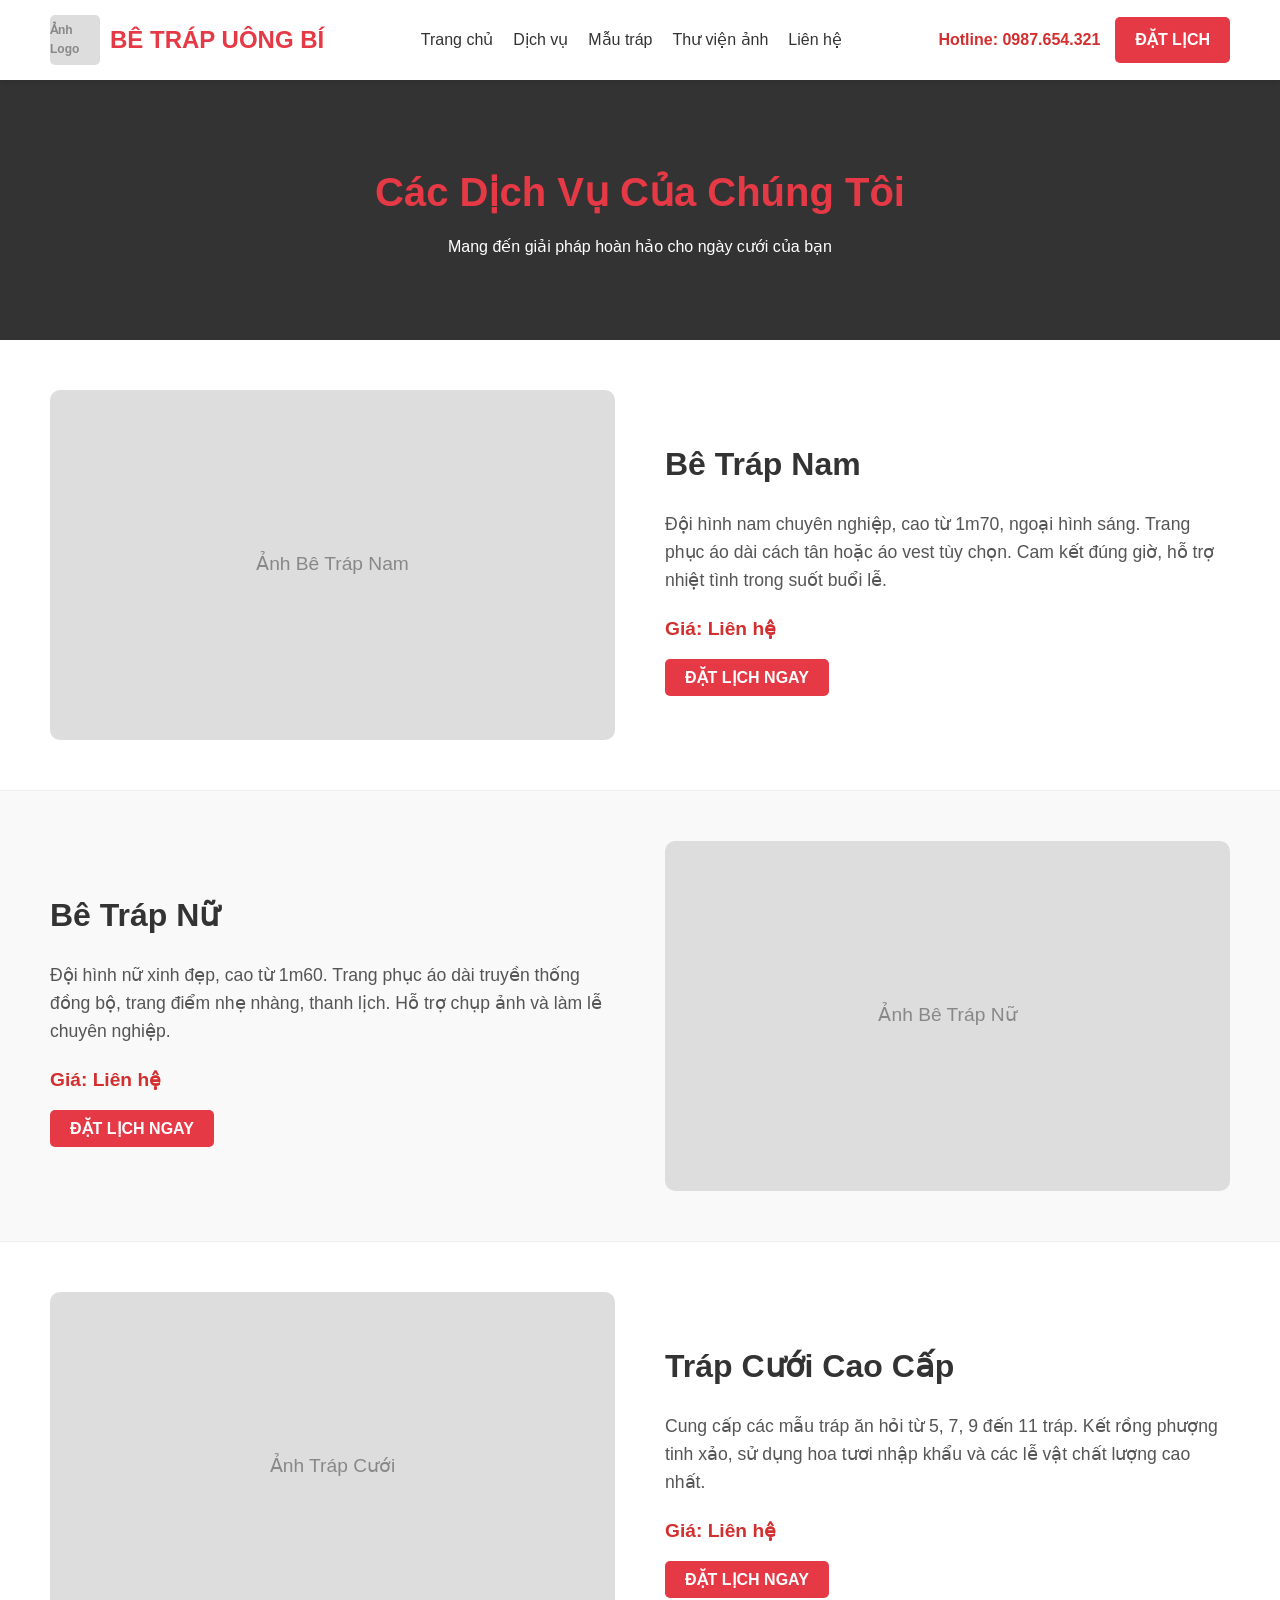
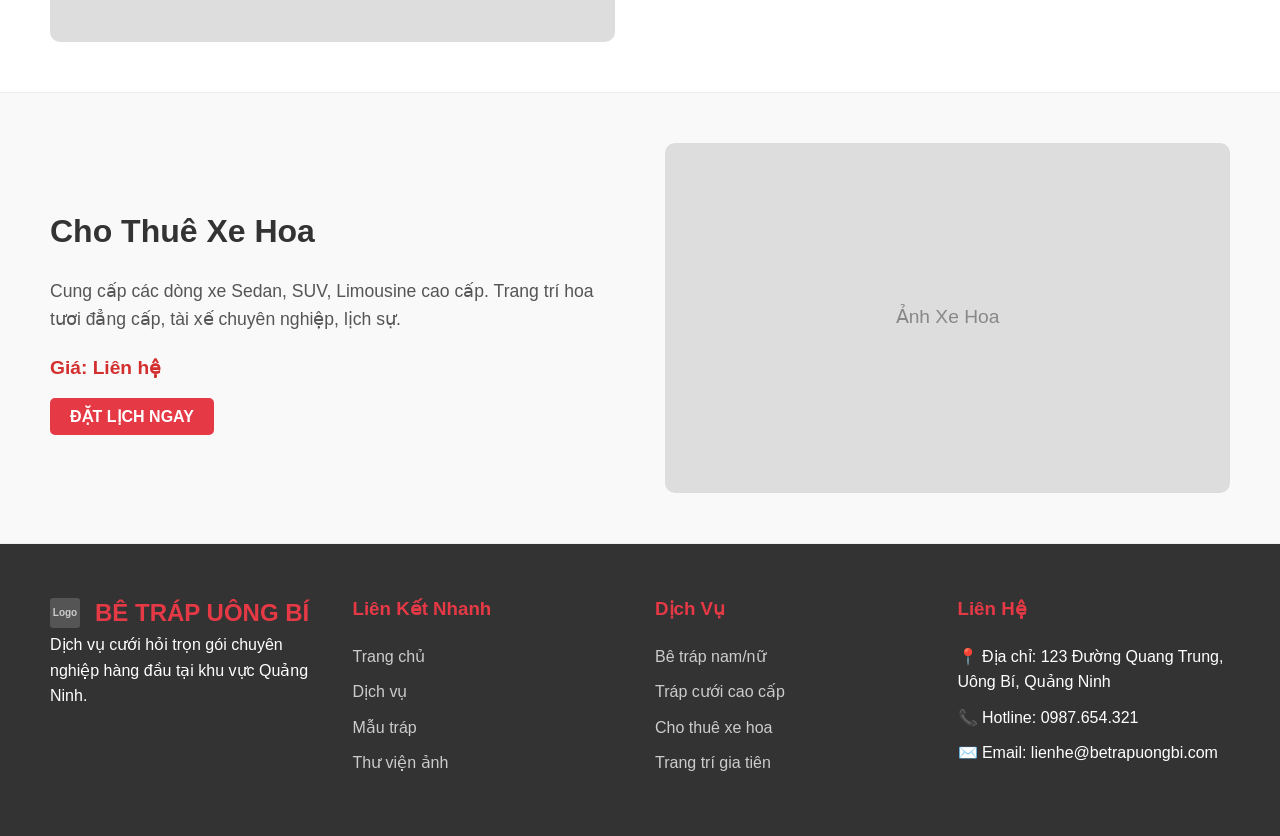
==== dich-vu.html @ d110b5eb "Commit 2: khung dự án cơ bản" ====
<!DOCTYPE html>
<html lang="vi">
<head>
    <meta charset="UTF-8">
    <meta name="viewport" content="width=device-width, initial-scale=1.0">
    <title>Bê Tráp Uông Bí - Dịch Vụ</title>
    <!-- Nhúng file CSS dùng chung -->
    <link rel="stylesheet" href="css/dinh-dang-dung-chung.css">
    <!-- Nhúng file CSS riêng của trang dịch vụ -->
    <link rel="stylesheet" href="css/trang-dich-vu.css">
</head>
<body>

    <!-- Khối đầu trang (Header) cố định -->
    <header class="dau-trang" id="dau-trang-chinh">
        <!-- Khối chứa logo thương hiệu -->
        <a href="index.html" class="logo-thuong-hieu">
            <div class="khung-anh-logo">Ảnh Logo</div>
            BÊ TRÁP UÔNG BÍ
        </a>

        <!-- Khối menu điều hướng chính của website -->
        <nav>
            <ul class="thanh-menu-dieu-huong">
                <li><a href="index.html">Trang chủ</a></li>
                <li><a href="dich-vu.html">Dịch vụ</a></li>
                <li><a href="mau-trap.html">Mẫu tráp</a></li>
                <li><a href="thu-vien-anh.html">Thư viện ảnh</a></li>
                <li><a href="lien-he.html">Liên hệ</a></li>
            </ul>
        </nav>

        <!-- Khối chứa hotline và nút đặt lịch -->
        <div class="nhom-nut-dau-trang">
            <span class="hotline">Hotline: 0987.654.321</span>
            <a href="lien-he.html" class="nut-dat-lich">ĐẶT LỊCH</a>
        </div>
    </header>

    <!-- Khối banner tiêu đề trang dịch vụ -->
    <section class="banner-trang-con">
        <h1>Các Dịch Vụ Của Chúng Tôi</h1>
        <p>Mang đến giải pháp hoàn hảo cho ngày cưới của bạn</p>
    </section>

    <!-- Khối chi tiết dịch vụ Bê Tráp Nam -->
    <section class="chi-tiet-dich-vu">
        <!-- Khung giữ chỗ ảnh dịch vụ -->
        <div class="anh-dich-vu-trang-dich-vu-1">Ảnh Bê Tráp Nam</div>
        <!-- Khối nội dung dịch vụ -->
        <div class="noi-dung-dich-vu">
            <h2>Bê Tráp Nam</h2>
            <p>Đội hình nam chuyên nghiệp, cao từ 1m70, ngoại hình sáng. Trang phục áo dài cách tân hoặc áo vest tùy chọn. Cam kết đúng giờ, hỗ trợ nhiệt tình trong suốt buổi lễ.</p>
            <p class="gia-dich-vu">Giá: Liên hệ</p>
            <a href="lien-he.html" class="nut-dat-lich">ĐẶT LỊCH NGAY</a>
        </div>
    </section>

    <!-- Khối chi tiết dịch vụ Bê Tráp Nữ -->
    <section class="chi-tiet-dich-vu doi-chieu">
        <div class="noi-dung-dich-vu">
            <h2>Bê Tráp Nữ</h2>
            <p>Đội hình nữ xinh đẹp, cao từ 1m60. Trang phục áo dài truyền thống đồng bộ, trang điểm nhẹ nhàng, thanh lịch. Hỗ trợ chụp ảnh và làm lễ chuyên nghiệp.</p>
            <p class="gia-dich-vu">Giá: Liên hệ</p>
            <a href="lien-he.html" class="nut-dat-lich">ĐẶT LỊCH NGAY</a>
        </div>
        <div class="anh-dich-vu-trang-dich-vu-2">Ảnh Bê Tráp Nữ</div>
    </section>

    <!-- Khối chi tiết dịch vụ Tráp Cưới -->
    <section class="chi-tiet-dich-vu">
        <div class="anh-dich-vu-trang-dich-vu-3">Ảnh Tráp Cưới</div>
        <div class="noi-dung-dich-vu">
            <h2>Tráp Cưới Cao Cấp</h2>
            <p>Cung cấp các mẫu tráp ăn hỏi từ 5, 7, 9 đến 11 tráp. Kết rồng phượng tinh xảo, sử dụng hoa tươi nhập khẩu và các lễ vật chất lượng cao nhất.</p>
            <p class="gia-dich-vu">Giá: Liên hệ</p>
            <a href="lien-he.html" class="nut-dat-lich">ĐẶT LỊCH NGAY</a>
        </div>
    </section>

    <!-- Khối chi tiết dịch vụ Xe Hoa -->
    <section class="chi-tiet-dich-vu doi-chieu">
        <div class="noi-dung-dich-vu">
            <h2>Cho Thuê Xe Hoa</h2>
            <p>Cung cấp các dòng xe Sedan, SUV, Limousine cao cấp. Trang trí hoa tươi đẳng cấp, tài xế chuyên nghiệp, lịch sự.</p>
            <p class="gia-dich-vu">Giá: Liên hệ</p>
            <a href="lien-he.html" class="nut-dat-lich">ĐẶT LỊCH NGAY</a>
        </div>
        <div class="anh-dich-vu-trang-dich-vu-4">Ảnh Xe Hoa</div>
    </section>

    <!-- Khối chân trang (Footer) -->
    <footer class="chan-trang">
        <!-- Cột 1: Thông tin thương hiệu -->
        <div class="cot-chan-trang">
            <a href="index.html" class="logo-thuong-hieu">
                <div class="khung-anh-logo-nho">Logo</div> BÊ TRÁP UÔNG BÍ
            </a>
            <p>Dịch vụ cưới hỏi trọn gói chuyên nghiệp hàng đầu tại khu vực Quảng Ninh.</p>
        </div>
        <!-- Cột 2: Menu liên kết nhanh -->
        <div class="cot-chan-trang">
            <h3>Liên Kết Nhanh</h3>
            <ul>
                <li><a href="index.html">Trang chủ</a></li>
                <li><a href="dich-vu.html">Dịch vụ</a></li>
                <li><a href="mau-trap.html">Mẫu tráp</a></li>
                <li><a href="thu-vien-anh.html">Thư viện ảnh</a></li>
            </ul>
        </div>
        <!-- Cột 3: Danh sách dịch vụ -->
        <div class="cot-chan-trang">
            <h3>Dịch Vụ</h3>
            <ul>
                <li><a href="dich-vu.html">Bê tráp nam/nữ</a></li>
                <li><a href="dich-vu.html">Tráp cưới cao cấp</a></li>
                <li><a href="dich-vu.html">Cho thuê xe hoa</a></li>
                <li><a href="dich-vu.html">Trang trí gia tiên</a></li>
            </ul>
        </div>
        <!-- Cột 4: Thông tin liên hệ -->
        <div class="cot-chan-trang">
            <h3>Liên Hệ</h3>
            <ul>
                <li>📍 Địa chỉ: 123 Đường Quang Trung, Uông Bí, Quảng Ninh</li>
                <li>📞 Hotline: 0987.654.321</li>
                <li>✉️ Email: lienhe@betrapuongbi.com</li>
            </ul>
        </div>
    </footer>

    <!-- Nhúng file JavaScript xử lý chung -->
    <script src="js/xu-ly-chung.js"></script>
</body>
</html>
---- css/dinh-dang-dung-chung.css ----
/* Thiết lập cơ bản cho toàn bộ trang web */
* {
    margin: 0;
    padding: 0;
    box-sizing: border-box;
    font-family: 'Inter', sans-serif;
}

/* Định dạng cho phần thân trang web */
body {
    background-color: #f9f9f9;
    color: #333;
    line-height: 1.6;
}

/* Định dạng phần đầu trang (Header) cố định */
.dau-trang {
    position: sticky;
    top: 0;
    background-color: #fff;
    box-shadow: 0 2px 5px rgba(0,0,0,0.1);
    z-index: 1000;
    display: flex;
    justify-content: space-between;
    align-items: center;
    padding: 15px 50px;
    transition: background-color 0.3s ease;
}

/* Định dạng logo thương hiệu */
.logo-thuong-hieu {
    display: flex;
    align-items: center;
    gap: 10px;
    font-weight: bold;
    font-size: 24px;
    color: #E63946;
    text-decoration: none;
}

/* Định dạng khung giữ chỗ cho ảnh logo */
.khung-anh-logo {
    width: 50px;
    height: 50px;
    background-color: #ddd;
    border-radius: 5px;
    display: flex;
    justify-content: center;
    align-items: center;
    color: #888;
    font-size: 12px;
}

.khung-anh-logo-nho {
    width: 30px;
    height: 30px;
    background-color: #555;
    border-radius: 3px;
    display: inline-flex;
    justify-content: center;
    align-items: center;
    color: #ccc;
    font-size: 10px;
    margin-right: 5px;
}

/* Định dạng thanh menu điều hướng */
.thanh-menu-dieu-huong {
    display: flex;
    list-style: none;
    gap: 20px;
}

/* Định dạng các thẻ li trong menu */
.thanh-menu-dieu-huong li {
    position: relative;
}

/* Định dạng các đường link trong menu */
.thanh-menu-dieu-huong a {
    text-decoration: none;
    color: #333;
    font-weight: 500;
    transition: color 0.3s ease;
}

/* Hiệu ứng di chuột vào đường link trong menu */
.thanh-menu-dieu-huong a:hover {
    color: #E63946;
}

/* Định dạng nhóm nút bên phải header */
.nhom-nut-dau-trang {
    display: flex;
    align-items: center;
    gap: 15px;
}

/* Định dạng số điện thoại hotline */
.hotline {
    font-weight: bold;
    color: #d32f2f;
}

/* Định dạng nút đặt lịch chung */
.nut-dat-lich {
    padding: 10px 20px;
    background-color: #E63946;
    color: #fff;
    border: none;
    border-radius: 5px;
    cursor: pointer;
    font-weight: bold;
    text-decoration: none;
    transition: background-color 0.3s ease;
}

/* Hiệu ứng di chuột vào nút đặt lịch */
.nut-dat-lich:hover {
    background-color: #D90429;
}

/* Định dạng phần chân trang (Footer) */
.chan-trang {
    background-color: #333;
    color: #fff;
    padding: 50px;
    display: grid;
    grid-template-columns: repeat(4, 1fr);
    gap: 30px;
}

/* Định dạng các cột trong chân trang */
.cot-chan-trang h3 {
    margin-bottom: 20px;
    color: #E63946;
}

/* Định dạng danh sách link trong chân trang */
.cot-chan-trang ul {
    list-style: none;
}

/* Định dạng các thẻ li trong footer */
.cot-chan-trang ul li {
    margin-bottom: 10px;
}

/* Định dạng các link trong footer */
.cot-chan-trang ul li a {
    color: #ccc;
    text-decoration: none;
    transition: color 0.3s ease;
}

/* Hiệu ứng di chuột vào link footer */
.cot-chan-trang ul li a:hover {
    color: #fff;
}
---- css/trang-dich-vu.css ----
/* Định dạng banner tiêu đề cho các trang con (Dịch vụ, Mẫu tráp, Liên hệ...) */
.banner-trang-con {
    background-color: #333;
    color: #fff;
    text-align: center;
    padding: 80px 20px;
}

/* Định dạng tiêu đề chính của banner trang con */
.banner-trang-con h1 {
    font-size: 2.5em;
    margin-bottom: 10px;
    color: #E63946;
}

/* Định dạng phần hiển thị từng dịch vụ chi tiết */
.chi-tiet-dich-vu {
    display: flex;
    align-items: center;
    padding: 50px;
    gap: 50px;
    background-color: #fff;
    border-bottom: 1px solid #eee;
}

/* Định dạng cho những dịch vụ muốn hình ảnh nằm bên phải (đảo ngược vị trí) */
.chi-tiet-dich-vu.doi-chieu {
    background-color: #f9f9f9;
}

/* Khung giữ chỗ cho ảnh dịch vụ trong trang chi tiết */
.anh-dich-vu-trang-dich-vu-1, .anh-dich-vu-trang-dich-vu-2,
.anh-dich-vu-trang-dich-vu-3, .anh-dich-vu-trang-dich-vu-4 {
    flex: 1;
    height: 350px;
    background-color: #ddd;
    border-radius: 10px;
    display: flex;
    justify-content: center;
    align-items: center;
    color: #888;
    font-size: 1.2em;
}

/* Định dạng khối nội dung mô tả dịch vụ */
.noi-dung-dich-vu {
    flex: 1;
}

/* Định dạng tiêu đề tên dịch vụ */
.noi-dung-dich-vu h2 {
    font-size: 2em;
    color: #333;
    margin-bottom: 20px;
}

/* Định dạng đoạn văn mô tả dịch vụ */
.noi-dung-dich-vu p {
    font-size: 1.1em;
    margin-bottom: 20px;
    color: #555;
}

/* Định dạng dòng hiển thị giá dịch vụ */
.gia-dich-vu {
    font-weight: bold;
    color: #d32f2f !important;
    font-size: 1.2em !important;
}
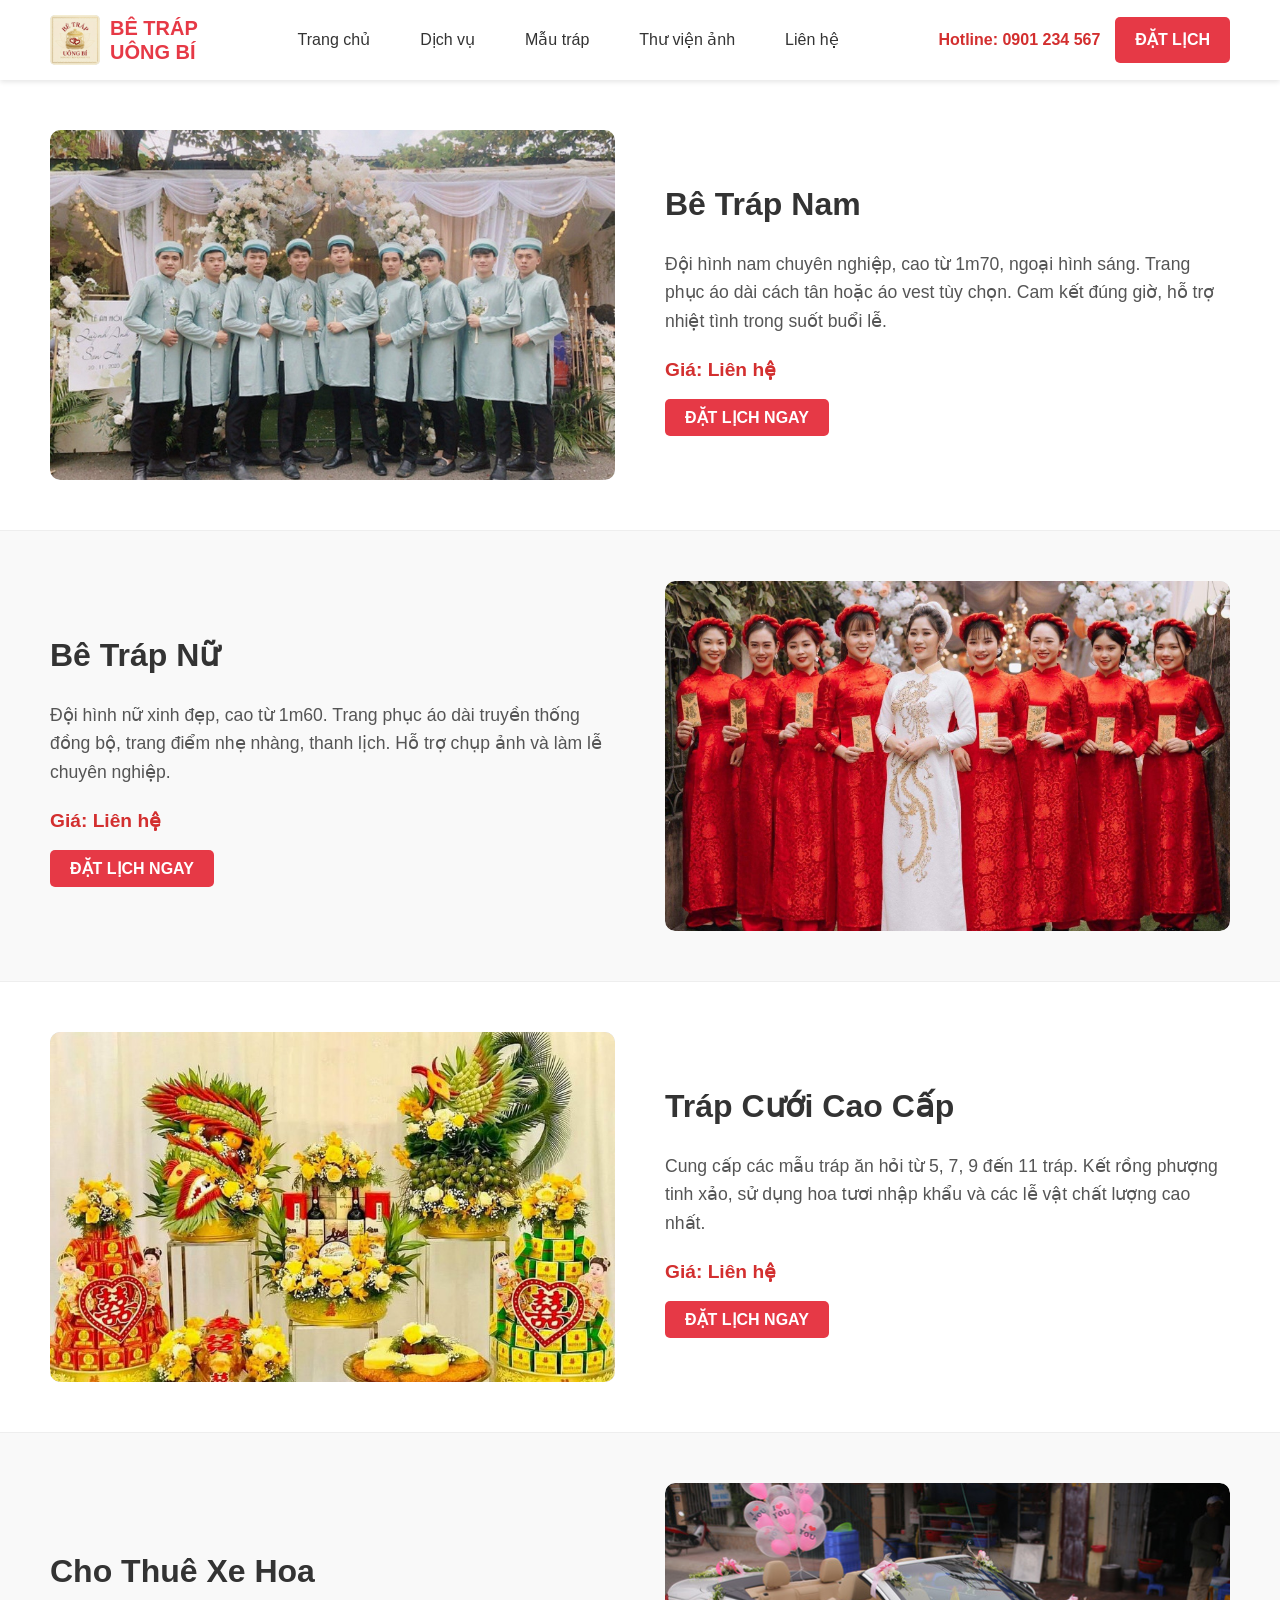
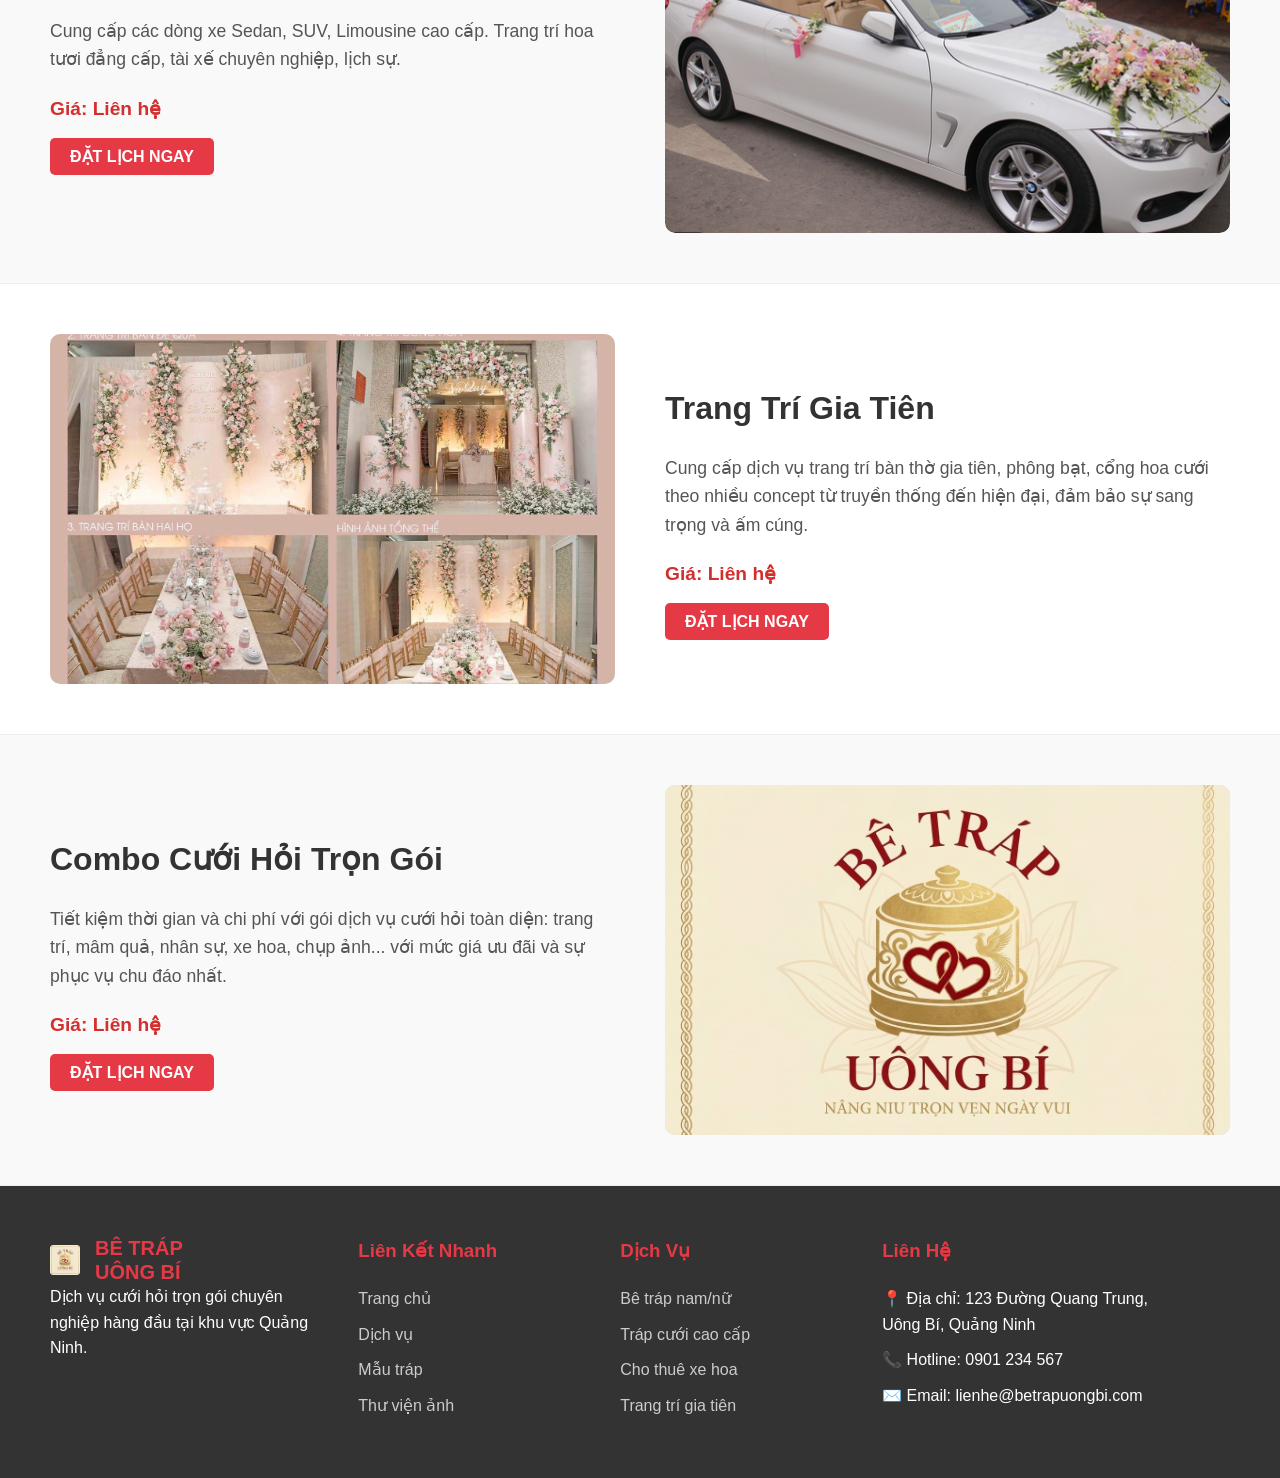
==== commit 10e07404: "Commit 4: hoàn thiện cơ bản, version 1" ====
--- a/dich-vu.html
+++ b/dich-vu.html
@@ -15,8 +15,10 @@
     <header class="dau-trang" id="dau-trang-chinh">
         <!-- Khối chứa logo thương hiệu -->
         <a href="index.html" class="logo-thuong-hieu">
-            <div class="khung-anh-logo">Ảnh Logo</div>
-            BÊ TRÁP UÔNG BÍ
+            <div class="khung-anh-logo">
+                <img src="Anh/logo-web.png" alt="Logo">
+            </div>
+            <span>BÊ TRÁP<br>UÔNG BÍ</span>
         </a>
 
         <!-- Khối menu điều hướng chính của website -->
@@ -32,21 +34,16 @@
 
         <!-- Khối chứa hotline và nút đặt lịch -->
         <div class="nhom-nut-dau-trang">
-            <span class="hotline">Hotline: 0987.654.321</span>
+            <span class="hotline">Hotline: 0901 234 567</span>
             <a href="lien-he.html" class="nut-dat-lich">ĐẶT LỊCH</a>
         </div>
     </header>
-
-    <!-- Khối banner tiêu đề trang dịch vụ -->
-    <section class="banner-trang-con">
-        <h1>Các Dịch Vụ Của Chúng Tôi</h1>
-        <p>Mang đến giải pháp hoàn hảo cho ngày cưới của bạn</p>
-    </section>
-
     <!-- Khối chi tiết dịch vụ Bê Tráp Nam -->
     <section class="chi-tiet-dich-vu">
         <!-- Khung giữ chỗ ảnh dịch vụ -->
-        <div class="anh-dich-vu-trang-dich-vu-1">Ảnh Bê Tráp Nam</div>
+        <div class="anh-dich-vu-trang-dich-vu-1">
+            <img src="Anh/be-trap-nam.jpg" alt="Bê Tráp Nam">
+        </div>
         <!-- Khối nội dung dịch vụ -->
         <div class="noi-dung-dich-vu">
             <h2>Bê Tráp Nam</h2>
@@ -64,12 +61,16 @@
             <p class="gia-dich-vu">Giá: Liên hệ</p>
             <a href="lien-he.html" class="nut-dat-lich">ĐẶT LỊCH NGAY</a>
         </div>
-        <div class="anh-dich-vu-trang-dich-vu-2">Ảnh Bê Tráp Nữ</div>
+        <div class="anh-dich-vu-trang-dich-vu-2">
+            <img src="Anh/be-trap-nu.jpg" alt="Bê Tráp Nữ">
+        </div>
     </section>
 
     <!-- Khối chi tiết dịch vụ Tráp Cưới -->
     <section class="chi-tiet-dich-vu">
-        <div class="anh-dich-vu-trang-dich-vu-3">Ảnh Tráp Cưới</div>
+        <div class="anh-dich-vu-trang-dich-vu-3">
+            <img src="Anh/trap-cuoi-luxury.jpg" alt="Tráp Cưới">
+        </div>
         <div class="noi-dung-dich-vu">
             <h2>Tráp Cưới Cao Cấp</h2>
             <p>Cung cấp các mẫu tráp ăn hỏi từ 5, 7, 9 đến 11 tráp. Kết rồng phượng tinh xảo, sử dụng hoa tươi nhập khẩu và các lễ vật chất lượng cao nhất.</p>
@@ -86,7 +87,35 @@
             <p class="gia-dich-vu">Giá: Liên hệ</p>
             <a href="lien-he.html" class="nut-dat-lich">ĐẶT LỊCH NGAY</a>
         </div>
-        <div class="anh-dich-vu-trang-dich-vu-4">Ảnh Xe Hoa</div>
+        <div class="anh-dich-vu-trang-dich-vu-4">
+            <img src="Anh/anh-xe-hoa.png" alt="Xe Hoa">
+        </div>
+    </section>
+
+    <!-- Khối chi tiết dịch vụ Trang Trí Gia Tiên -->
+    <section class="chi-tiet-dich-vu">
+        <div class="anh-dich-vu-trang-dich-vu-5">
+            <img src="Anh/trang-tri-gia-tien.jpg" alt="Trang Trí Gia Tiên">
+        </div>
+        <div class="noi-dung-dich-vu">
+            <h2>Trang Trí Gia Tiên</h2>
+            <p>Cung cấp dịch vụ trang trí bàn thờ gia tiên, phông bạt, cổng hoa cưới theo nhiều concept từ truyền thống đến hiện đại, đảm bảo sự sang trọng và ấm cúng.</p>
+            <p class="gia-dich-vu">Giá: Liên hệ</p>
+            <a href="lien-he.html" class="nut-dat-lich">ĐẶT LỊCH NGAY</a>
+        </div>
+    </section>
+
+    <!-- Khối chi tiết dịch vụ Combo Trọn Gói -->
+    <section class="chi-tiet-dich-vu doi-chieu">
+        <div class="noi-dung-dich-vu">
+            <h2>Combo Cưới Hỏi Trọn Gói</h2>
+            <p>Tiết kiệm thời gian và chi phí với gói dịch vụ cưới hỏi toàn diện: trang trí, mâm quả, nhân sự, xe hoa, chụp ảnh... với mức giá ưu đãi và sự phục vụ chu đáo nhất.</p>
+            <p class="gia-dich-vu">Giá: Liên hệ</p>
+            <a href="lien-he.html" class="nut-dat-lich">ĐẶT LỊCH NGAY</a>
+        </div>
+        <div class="anh-dich-vu-trang-dich-vu-6">
+            <img src="Anh/logo-4-3.png" alt="Combo Trọn Gói">
+        </div>
     </section>
 
     <!-- Khối chân trang (Footer) -->
@@ -94,7 +123,9 @@
         <!-- Cột 1: Thông tin thương hiệu -->
         <div class="cot-chan-trang">
             <a href="index.html" class="logo-thuong-hieu">
-                <div class="khung-anh-logo-nho">Logo</div> BÊ TRÁP UÔNG BÍ
+                <div class="khung-anh-logo-nho">
+                    <img src="Anh/logo-web.png" alt="Logo">
+                </div> <span>BÊ TRÁP<br>UÔNG BÍ</span>
             </a>
             <p>Dịch vụ cưới hỏi trọn gói chuyên nghiệp hàng đầu tại khu vực Quảng Ninh.</p>
         </div>
@@ -122,8 +153,8 @@
         <div class="cot-chan-trang">
             <h3>Liên Hệ</h3>
             <ul>
-                <li>📍 Địa chỉ: 123 Đường Quang Trung, Uông Bí, Quảng Ninh</li>
-                <li>📞 Hotline: 0987.654.321</li>
+                <li>📍 Địa chỉ: 123 Đường Quang Trung,</br>Uông Bí, Quảng Ninh</li>
+                <li>📞 Hotline: 0901 234 567</li>
                 <li>✉️ Email: lienhe@betrapuongbi.com</li>
             </ul>
         </div>
--- a/css/dinh-dang-dung-chung.css
+++ b/css/dinh-dang-dung-chung.css
@@ -12,6 +12,34 @@
     color: #333;
     line-height: 1.6;
 }
+
+/* --- CẤU HÌNH CHO TẤT CẢ HÌNH ẢNH SAU NÀY --- */
+img {
+    max-width: 100%;
+    height: auto;
+}
+
+/* Cấu hình để ảnh chèn vào khung luôn vừa vặn, không bị tràn hay vỡ bố cục */
+div[class*="khung-anh-"], div[class*="anh-"], div[class*="avatar-"] {
+    overflow: hidden;
+}
+
+div[class*="khung-anh-"] img, 
+div[class*="anh-"] img, 
+div[class*="avatar-"] img {
+    width: 100%;
+    height: 100%;
+    object-fit: cover; /* Cắt cúp ảnh cho vừa khung */
+    border-radius: inherit; /* Kế thừa viền bo tròn từ khung cha */
+}
+
+/* Riêng logo và icon số liệu thì không cắt xén mà thu nhỏ vừa đủ */
+.khung-anh-logo img,
+.khung-anh-logo-nho img,
+.khung-anh-so-lieu img {
+    object-fit: contain;
+}
+/* --------------------------------------------- */
 
 /* Định dạng phần đầu trang (Header) cố định */
 .dau-trang {
@@ -33,9 +61,14 @@
     align-items: center;
     gap: 10px;
     font-weight: bold;
-    font-size: 24px;
+    font-size: 20px; /* Chữ nhỏ lại một chút để vừa 2 dòng */
     color: #E63946;
     text-decoration: none;
+}
+
+.logo-thuong-hieu span {
+    display: inline-block;
+    line-height: 1.2;
 }
 
 /* Định dạng khung giữ chỗ cho ảnh logo */
@@ -78,15 +111,20 @@
 
 /* Định dạng các đường link trong menu */
 .thanh-menu-dieu-huong a {
+    display: inline-block;
+    white-space: nowrap;
     text-decoration: none;
     color: #333;
     font-weight: 500;
-    transition: color 0.3s ease;
+    padding: 8px 15px;
+    border-radius: 5px;
+    transition: all 0.3s ease;
 }
 
 /* Hiệu ứng di chuột vào đường link trong menu */
 .thanh-menu-dieu-huong a:hover {
-    color: #E63946;
+    color: #fff;
+    background-color: #E63946;
 }
 
 /* Định dạng nhóm nút bên phải header */
@@ -100,6 +138,7 @@
 .hotline {
     font-weight: bold;
     color: #d32f2f;
+    white-space: nowrap; /* Ngăn bẻ dòng */
 }
 
 /* Định dạng nút đặt lịch chung */
@@ -113,6 +152,7 @@
     font-weight: bold;
     text-decoration: none;
     transition: background-color 0.3s ease;
+    white-space: nowrap; /* Ngăn bẻ dòng */
 }
 
 /* Hiệu ứng di chuột vào nút đặt lịch */
@@ -126,7 +166,7 @@
     color: #fff;
     padding: 50px;
     display: grid;
-    grid-template-columns: repeat(4, 1fr);
+    grid-template-columns: 1.2fr 1fr 1fr 1.5fr; /* Nới rộng cột 4 chứa Liên hệ để không rớt dòng email */
     gap: 30px;
 }
 
@@ -157,3 +197,36 @@
 .cot-chan-trang ul li a:hover {
     color: #fff;
 }
+
+/* =========================================
+   Responsive Design (Đa màn hình)
+========================================= */
+
+/* Màn hình Tablet (dưới 1024px) */
+@media (max-width: 1024px) {
+    .chan-trang {
+        grid-template-columns: repeat(2, 1fr);
+        padding: 30px;
+    }
+}
+
+/* Màn hình Mobile (dưới 768px) */
+@media (max-width: 768px) {
+    .dau-trang {
+        flex-direction: column;
+        padding: 15px;
+        gap: 15px;
+    }
+    
+    .thanh-menu-dieu-huong {
+        flex-wrap: wrap;
+        justify-content: center;
+        gap: 10px;
+    }
+    
+    .chan-trang {
+        grid-template-columns: 1fr;
+        padding: 20px;
+        text-align: center;
+    }
+}
--- a/css/trang-dich-vu.css
+++ b/css/trang-dich-vu.css
@@ -1,18 +1,3 @@
-/* Định dạng banner tiêu đề cho các trang con (Dịch vụ, Mẫu tráp, Liên hệ...) */
-.banner-trang-con {
-    background-color: #333;
-    color: #fff;
-    text-align: center;
-    padding: 80px 20px;
-}
-
-/* Định dạng tiêu đề chính của banner trang con */
-.banner-trang-con h1 {
-    font-size: 2.5em;
-    margin-bottom: 10px;
-    color: #E63946;
-}
-
 /* Định dạng phần hiển thị từng dịch vụ chi tiết */
 .chi-tiet-dich-vu {
     display: flex;
@@ -29,8 +14,7 @@
 }
 
 /* Khung giữ chỗ cho ảnh dịch vụ trong trang chi tiết */
-.anh-dich-vu-trang-dich-vu-1, .anh-dich-vu-trang-dich-vu-2,
-.anh-dich-vu-trang-dich-vu-3, .anh-dich-vu-trang-dich-vu-4 {
+div[class^="anh-dich-vu-trang-dich-vu-"] {
     flex: 1;
     height: 350px;
     background-color: #ddd;
@@ -67,3 +51,19 @@
     color: #d32f2f !important;
     font-size: 1.2em !important;
 }
+
+/* =========================================
+   Responsive Design cho Trang Dịch Vụ
+========================================= */
+@media (max-width: 768px) {
+    .chi-tiet-dich-vu, .chi-tiet-dich-vu.doi-chieu {
+        flex-direction: column;
+        padding: 30px 20px;
+        text-align: center;
+    }
+    
+    div[class^="anh-dich-vu-trang-dich-vu-"] {
+        width: 100%;
+        height: 250px;
+    }
+}
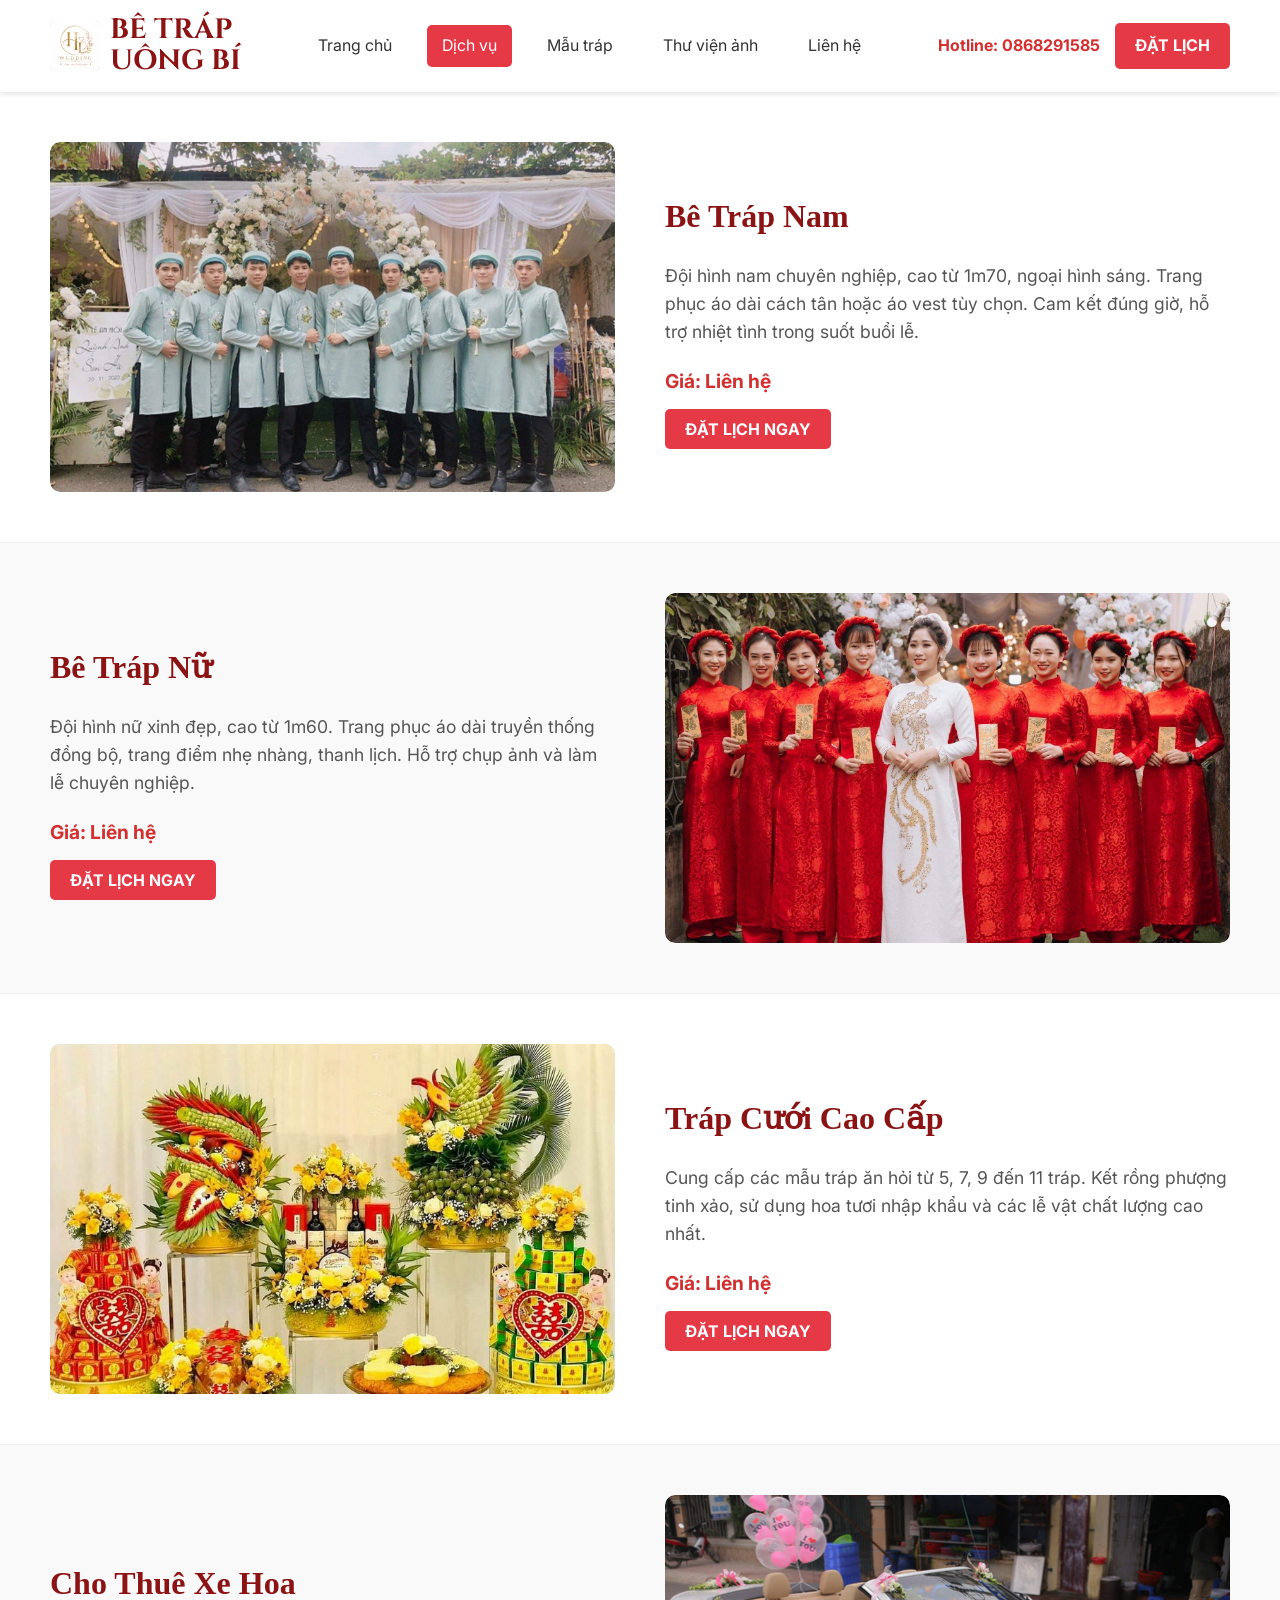
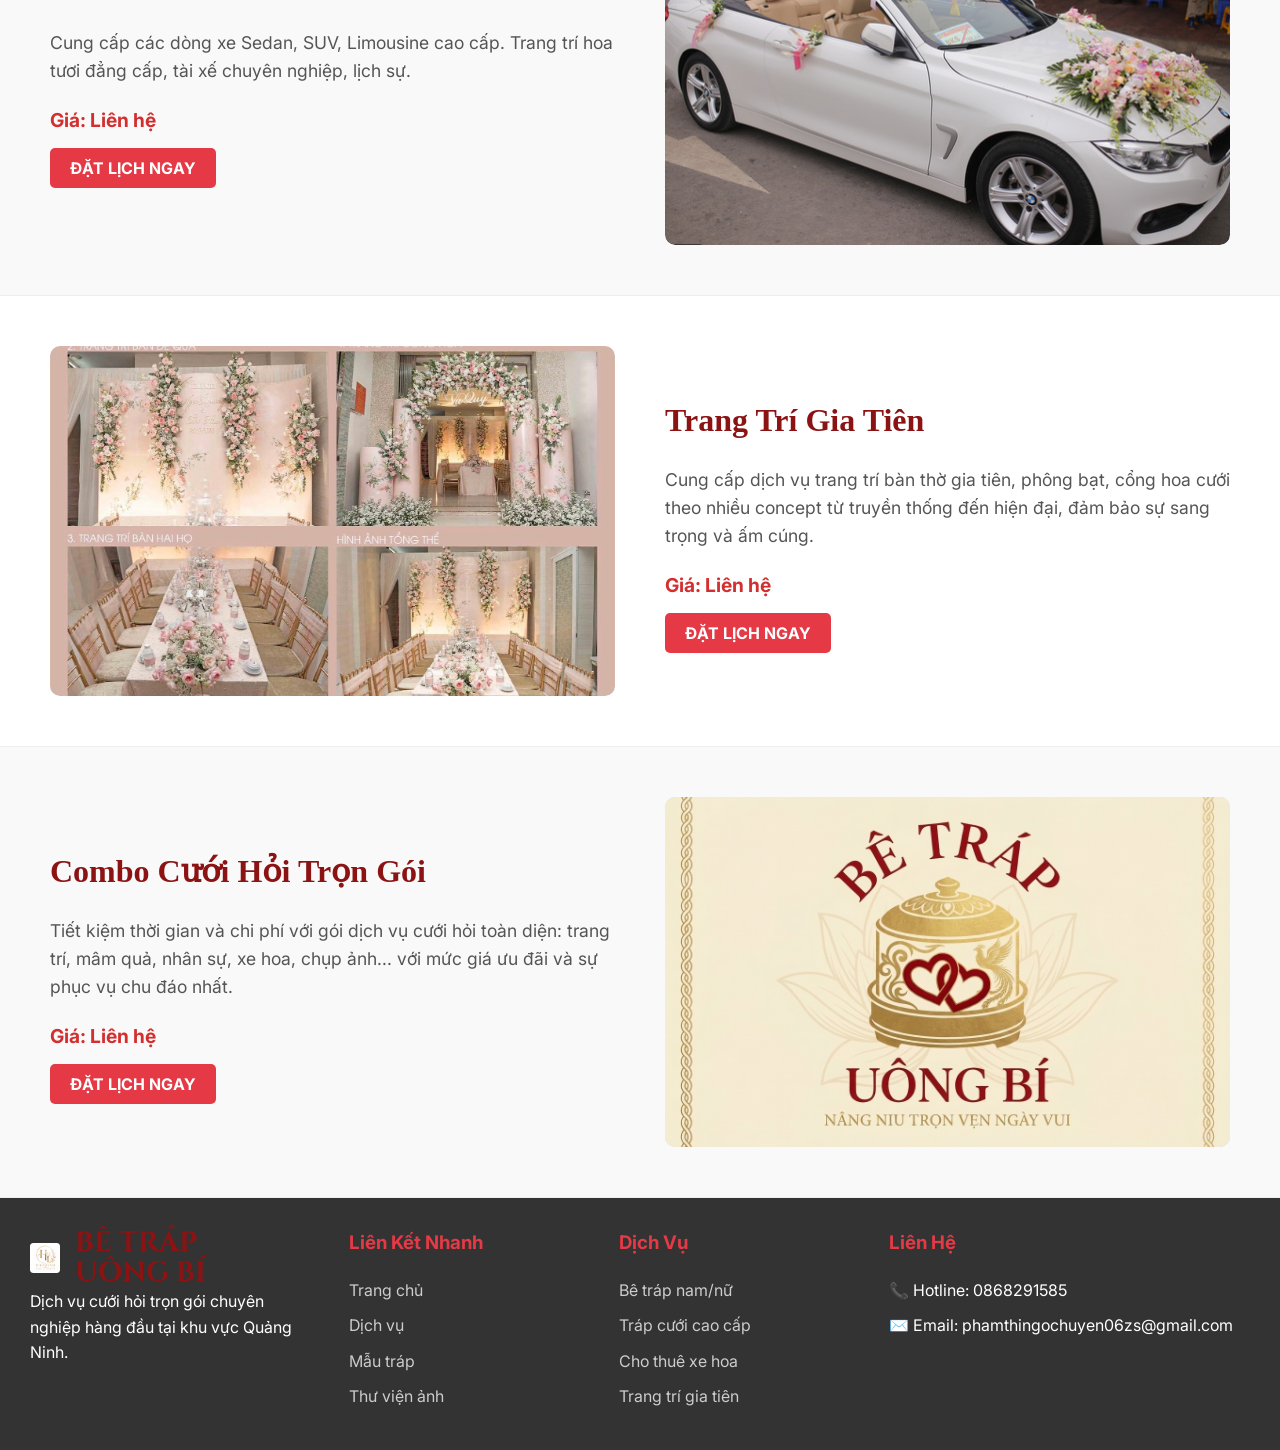
==== commit 7920133a: "Commit 5: thay đổi giao diện , version 2" ====
--- a/dich-vu.html
+++ b/dich-vu.html
@@ -25,7 +25,7 @@
         <nav>
             <ul class="thanh-menu-dieu-huong">
                 <li><a href="index.html">Trang chủ</a></li>
-                <li><a href="dich-vu.html">Dịch vụ</a></li>
+                <li><a href="dich-vu.html" class="active">Dịch vụ</a></li>
                 <li><a href="mau-trap.html">Mẫu tráp</a></li>
                 <li><a href="thu-vien-anh.html">Thư viện ảnh</a></li>
                 <li><a href="lien-he.html">Liên hệ</a></li>
@@ -34,7 +34,7 @@
 
         <!-- Khối chứa hotline và nút đặt lịch -->
         <div class="nhom-nut-dau-trang">
-            <span class="hotline">Hotline: 0901 234 567</span>
+            <span class="hotline">Hotline: 0868291585</span>
             <a href="lien-he.html" class="nut-dat-lich">ĐẶT LỊCH</a>
         </div>
     </header>
@@ -153,9 +153,9 @@
         <div class="cot-chan-trang">
             <h3>Liên Hệ</h3>
             <ul>
-                <li>📍 Địa chỉ: 123 Đường Quang Trung,</br>Uông Bí, Quảng Ninh</li>
-                <li>📞 Hotline: 0901 234 567</li>
-                <li>✉️ Email: lienhe@betrapuongbi.com</li>
+
+                <li>📞 Hotline: 0868291585</li>
+                <li>✉️ Email: phamthingochuyen06zs@gmail.com</li>
             </ul>
         </div>
     </footer>
--- a/css/dinh-dang-dung-chung.css
+++ b/css/dinh-dang-dung-chung.css
@@ -1,19 +1,97 @@
-/* Thiết lập cơ bản cho toàn bộ trang web */
+/* Font Logo (Great Vibes) */
+@font-face {
+    font-family: 'Great Vibes Local';
+    src: url('../font/GreatVibes-Regular.ttf') format('truetype');
+    font-weight: normal;
+    font-style: normal;
+    font-display: swap;
+}
+
+/* Font Logo Mới (Cinzel - Sang trọng, Mạnh mẽ) */
+@font-face {
+    font-family: 'Cinzel Local';
+    src: url('../font/Cinzel-Bold.ttf') format('truetype');
+    font-weight: 700;
+    font-style: normal;
+    font-display: swap;
+}
+
+/* Font Tiêu Đề (Cormorant Garamond) */
+@font-face {
+    font-family: 'Cormorant Garamond';
+    src: url('../font/CormorantGaramond-Regular.ttf') format('truetype');
+    font-weight: 400;
+    font-style: normal;
+    font-display: swap;
+}
+
+@font-face {
+    font-family: 'Cormorant Garamond';
+    src: url('../font/CormorantGaramond-Bold.ttf') format('truetype');
+    font-weight: 700;
+    font-style: normal;
+    font-display: swap;
+}
+
+/* Font Văn Bản (Inter) */
+@font-face {
+    font-family: 'Inter Local';
+    src: url('../font/Inter_18pt-Regular.ttf') format('truetype');
+    font-weight: 400;
+    font-style: normal;
+    font-display: swap;
+}
+
+@font-face {
+    font-family: 'Inter Local';
+    src: url('../font/Inter_18pt-Bold.ttf') format('truetype');
+    font-weight: 700;
+    font-style: normal;
+    font-display: swap;
+}
+
 * {
     margin: 0;
     padding: 0;
     box-sizing: border-box;
-    font-family: 'Inter', sans-serif;
-}
-
-/* Định dạng cho phần thân trang web */
+    font-family: 'Inter Local', 'Inter', sans-serif;
+}
+
 body {
     background-color: #f9f9f9;
     color: #333;
     line-height: 1.6;
 }
 
-/* --- CẤU HÌNH CHO TẤT CẢ HÌNH ẢNH SAU NÀY --- */
+h1, h2, h3, h4, h5, h6 {
+    font-family: serif;
+    color: #8C1313;
+    font-weight: bold;
+}
+
+/* Định dạng tiêu đề chung các phần */
+.tieu-de-phan {
+    font-family: 'Cormorant Garamond', serif;
+    text-align: center;
+    font-size: 2.8em;
+    margin: 50px 0 40px;
+    color: #8C1313;
+    position: relative;
+    padding-bottom: 15px;
+    font-weight: 700;
+}
+
+.tieu-de-phan::after {
+    content: '';
+    position: absolute;
+    bottom: 0;
+    left: 50%;
+    transform: translateX(-50%);
+    width: 80px;
+    height: 3px;
+    background-color: #C5A059;
+}
+
 img {
     max-width: 100%;
     height: auto;
@@ -29,8 +107,10 @@
 div[class*="avatar-"] img {
     width: 100%;
     height: 100%;
-    object-fit: cover; /* Cắt cúp ảnh cho vừa khung */
-    border-radius: inherit; /* Kế thừa viền bo tròn từ khung cha */
+    /* Cắt cúp ảnh cho vừa khung */
+    object-fit: cover;
+    /* Kế thừa viền bo tròn từ khung cha */
+    border-radius: inherit;
 }
 
 /* Riêng logo và icon số liệu thì không cắt xén mà thu nhỏ vừa đủ */
@@ -38,6 +118,43 @@
 .khung-anh-logo-nho img,
 .khung-anh-so-lieu img {
     object-fit: contain;
+}
+/* --------------------------------------------- */
+/* Khối phân trang */
+.phan-trang {
+    grid-column: 1 / -1;
+    text-align: center;
+    margin-top: 30px;
+}
+.phan-trang span {
+    display: inline-block;
+    padding: 10px 20px;
+    background-color: #ddd;
+    color: #333;
+    border-radius: 5px;
+    cursor: pointer;
+    margin: 0 5px;
+    font-weight: 500;
+    transition: 0.3s;
+}
+.phan-trang span:hover,
+.phan-trang span.active {
+    background-color: #8C1313;
+    color: #fff;
+    font-weight: bold;
+}
+
+/* Tiện ích ẩn phần tử */
+.an-phan-tu {
+    display: none;
+}
+
+/* Tiện ích cấu hình kích thước ảnh popup */
+.anh-popup-lon {
+    width: 100%;
+    height: 100%;
+    object-fit: contain;
+    border-radius: inherit;
 }
 /* --------------------------------------------- */
 
@@ -61,14 +178,17 @@
     align-items: center;
     gap: 10px;
     font-weight: bold;
-    font-size: 20px; /* Chữ nhỏ lại một chút để vừa 2 dòng */
-    color: #E63946;
+    font-size: 20px;
+    color: #8C1313;
     text-decoration: none;
 }
 
 .logo-thuong-hieu span {
+    font-family: 'Cinzel Local', serif;
+    font-size: 1.4em;
     display: inline-block;
-    line-height: 1.2;
+    line-height: 1.1;
+    font-weight: 700;
 }
 
 /* Định dạng khung giữ chỗ cho ảnh logo */
@@ -121,8 +241,9 @@
     transition: all 0.3s ease;
 }
 
-/* Hiệu ứng di chuột vào đường link trong menu */
-.thanh-menu-dieu-huong a:hover {
+/* Hiệu ứng di chuột vào đường link trong menu và trạng thái đang chọn (active) */
+.thanh-menu-dieu-huong a:hover,
+.thanh-menu-dieu-huong a.active {
     color: #fff;
     background-color: #E63946;
 }
@@ -138,7 +259,8 @@
 .hotline {
     font-weight: bold;
     color: #d32f2f;
-    white-space: nowrap; /* Ngăn bẻ dòng */
+    /* Ngăn bẻ dòng */
+    white-space: nowrap;
 }
 
 /* Định dạng nút đặt lịch chung */
@@ -152,7 +274,8 @@
     font-weight: bold;
     text-decoration: none;
     transition: background-color 0.3s ease;
-    white-space: nowrap; /* Ngăn bẻ dòng */
+    /* Ngăn bẻ dòng */
+    white-space: nowrap;
 }
 
 /* Hiệu ứng di chuột vào nút đặt lịch */
@@ -164,14 +287,16 @@
 .chan-trang {
     background-color: #333;
     color: #fff;
-    padding: 50px;
+    padding: 30px;
     display: grid;
-    grid-template-columns: 1.2fr 1fr 1fr 1.5fr; /* Nới rộng cột 4 chứa Liên hệ để không rớt dòng email */
+    /* Nới rộng cột 4 chứa Liên hệ để không rớt dòng email */
+    grid-template-columns: 1.2fr 1fr 1fr 1.5fr;
     gap: 30px;
 }
 
 /* Định dạng các cột trong chân trang */
 .cot-chan-trang h3 {
+    font-family: 'Inter Local', 'Inter', sans-serif;
     margin-bottom: 20px;
     color: #E63946;
 }
--- a/css/trang-dich-vu.css
+++ b/css/trang-dich-vu.css
@@ -34,7 +34,7 @@
 /* Định dạng tiêu đề tên dịch vụ */
 .noi-dung-dich-vu h2 {
     font-size: 2em;
-    color: #333;
+    color: #8C1313;
     margin-bottom: 20px;
 }
 
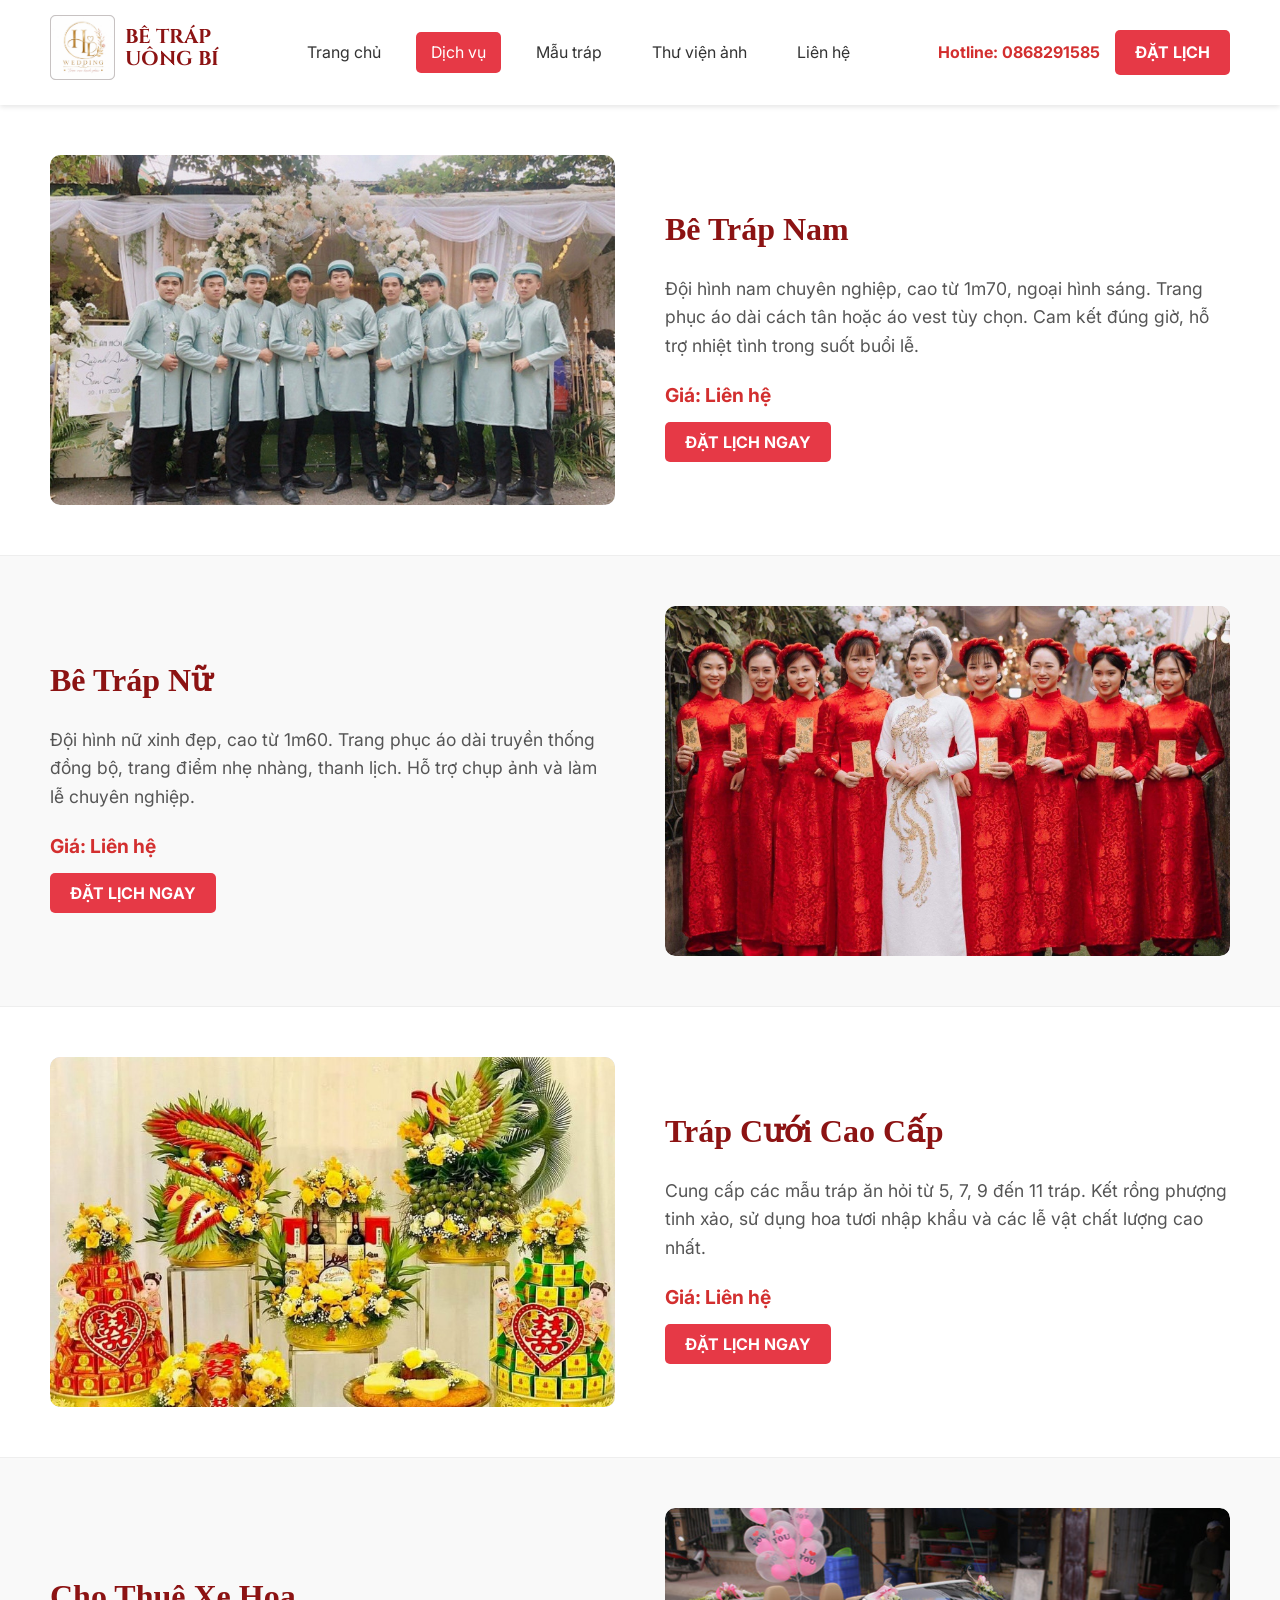
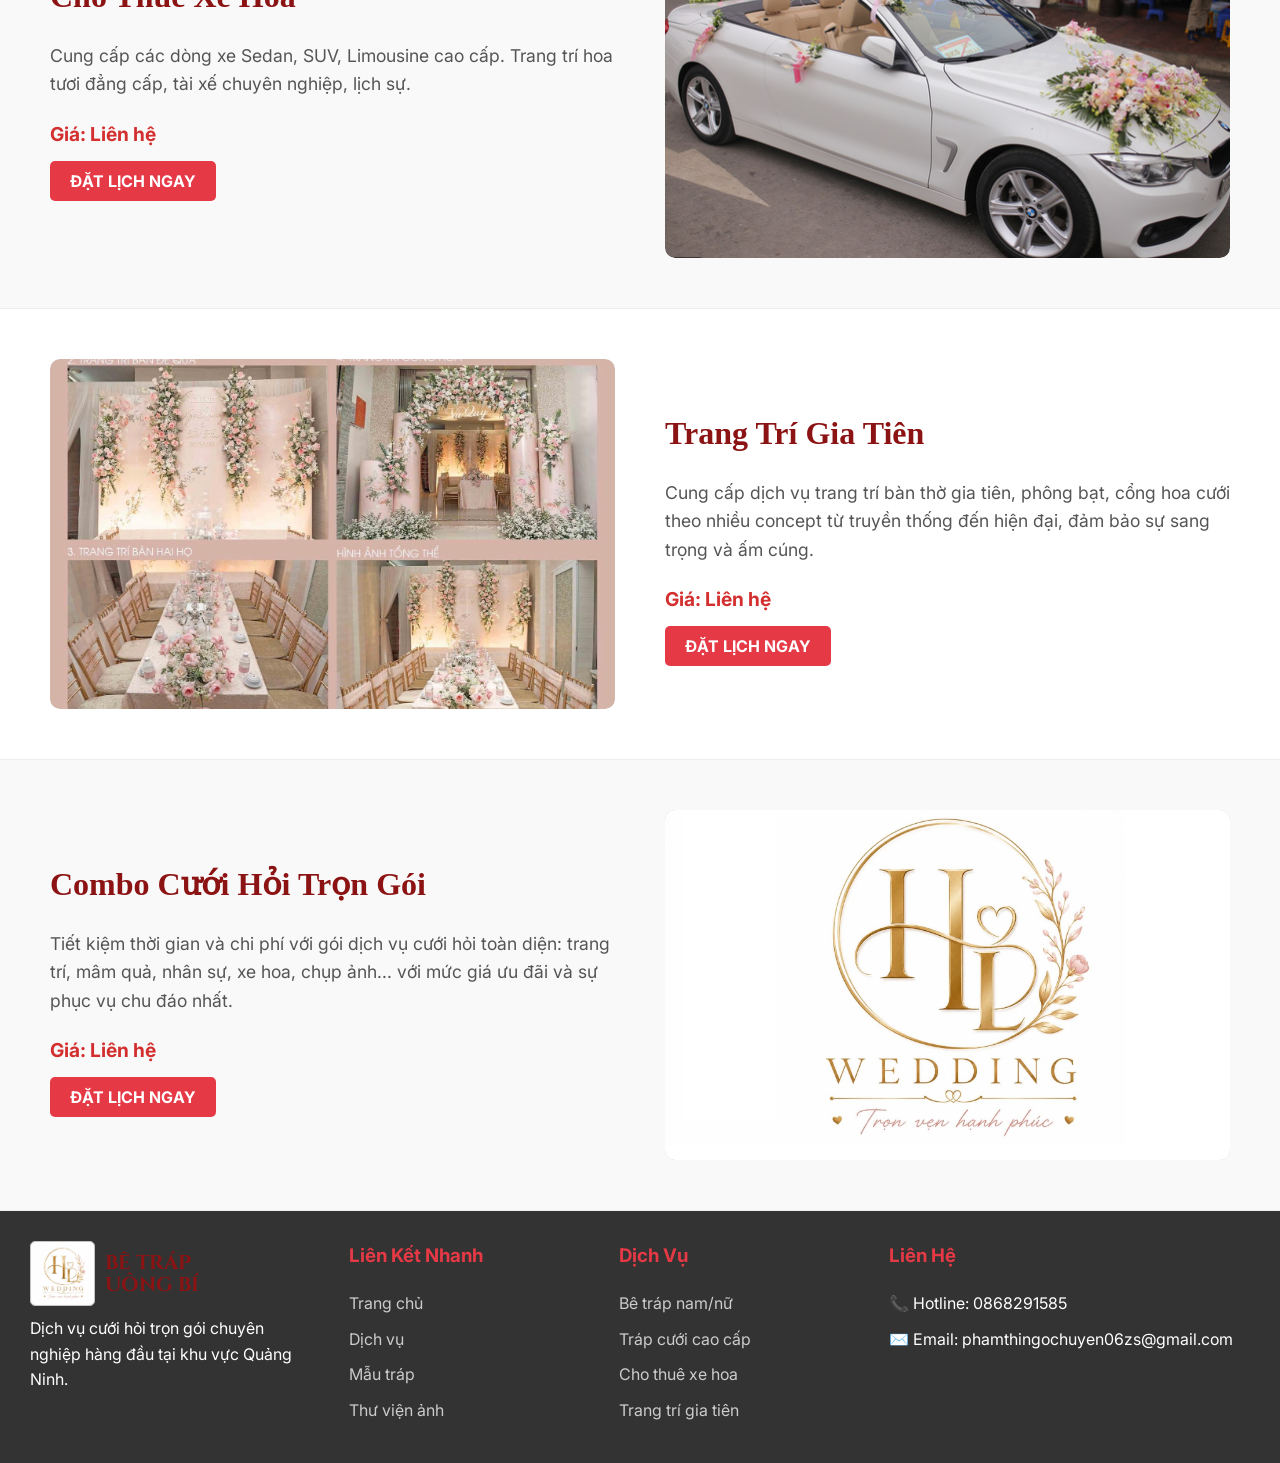
==== commit 75d568cf: "Commit 7: đồng bộ, version 3.1" ====
--- a/dich-vu.html
+++ b/dich-vu.html
@@ -123,7 +123,7 @@
         <!-- Cột 1: Thông tin thương hiệu -->
         <div class="cot-chan-trang">
             <a href="index.html" class="logo-thuong-hieu">
-                <div class="khung-anh-logo-nho">
+                <div class="khung-anh-logo">
                     <img src="Anh/logo-web.png" alt="Logo">
                 </div> <span>BÊ TRÁP<br>UÔNG BÍ</span>
             </a>
--- a/css/dinh-dang-dung-chung.css
+++ b/css/dinh-dang-dung-chung.css
@@ -1,4 +1,4 @@
-/* Font Logo (Great Vibes) */
+/* Font Great Vibes */
 @font-face {
     font-family: 'Great Vibes Local';
     src: url('../font/GreatVibes-Regular.ttf') format('truetype');
@@ -7,7 +7,7 @@
     font-display: swap;
 }
 
-/* Font Logo Mới (Cinzel - Sang trọng, Mạnh mẽ) */
+/* Font Cinzel  */
 @font-face {
     font-family: 'Cinzel Local';
     src: url('../font/Cinzel-Bold.ttf') format('truetype');
@@ -33,7 +33,7 @@
     font-display: swap;
 }
 
-/* Font Văn Bản (Inter) */
+/* Font Văn Bản */
 @font-face {
     font-family: 'Inter Local';
     src: url('../font/Inter_18pt-Regular.ttf') format('truetype');
@@ -113,7 +113,7 @@
     border-radius: inherit;
 }
 
-/* Riêng logo và icon số liệu thì không cắt xén mà thu nhỏ vừa đủ */
+/*logo và icon số liệu không cắt xén mà thu nhỏ vừa đủ */
 .khung-anh-logo img,
 .khung-anh-logo-nho img,
 .khung-anh-so-lieu img {
@@ -181,11 +181,12 @@
     font-size: 20px;
     color: #8C1313;
     text-decoration: none;
+    padding-bottom: 10px;
 }
 
 .logo-thuong-hieu span {
     font-family: 'Cinzel Local', serif;
-    font-size: 1.4em;
+    font-size: 1em;
     display: inline-block;
     line-height: 1.1;
     font-weight: 700;
@@ -193,8 +194,9 @@
 
 /* Định dạng khung giữ chỗ cho ảnh logo */
 .khung-anh-logo {
-    width: 50px;
-    height: 50px;
+    border: 0.5px solid #c7c2c2;/* tô viền ảnh nhẹ */
+    width: 65px;
+    height: 65px;
     background-color: #ddd;
     border-radius: 5px;
     display: flex;
@@ -202,19 +204,6 @@
     align-items: center;
     color: #888;
     font-size: 12px;
-}
-
-.khung-anh-logo-nho {
-    width: 30px;
-    height: 30px;
-    background-color: #555;
-    border-radius: 3px;
-    display: inline-flex;
-    justify-content: center;
-    align-items: center;
-    color: #ccc;
-    font-size: 10px;
-    margin-right: 5px;
 }
 
 /* Định dạng thanh menu điều hướng */
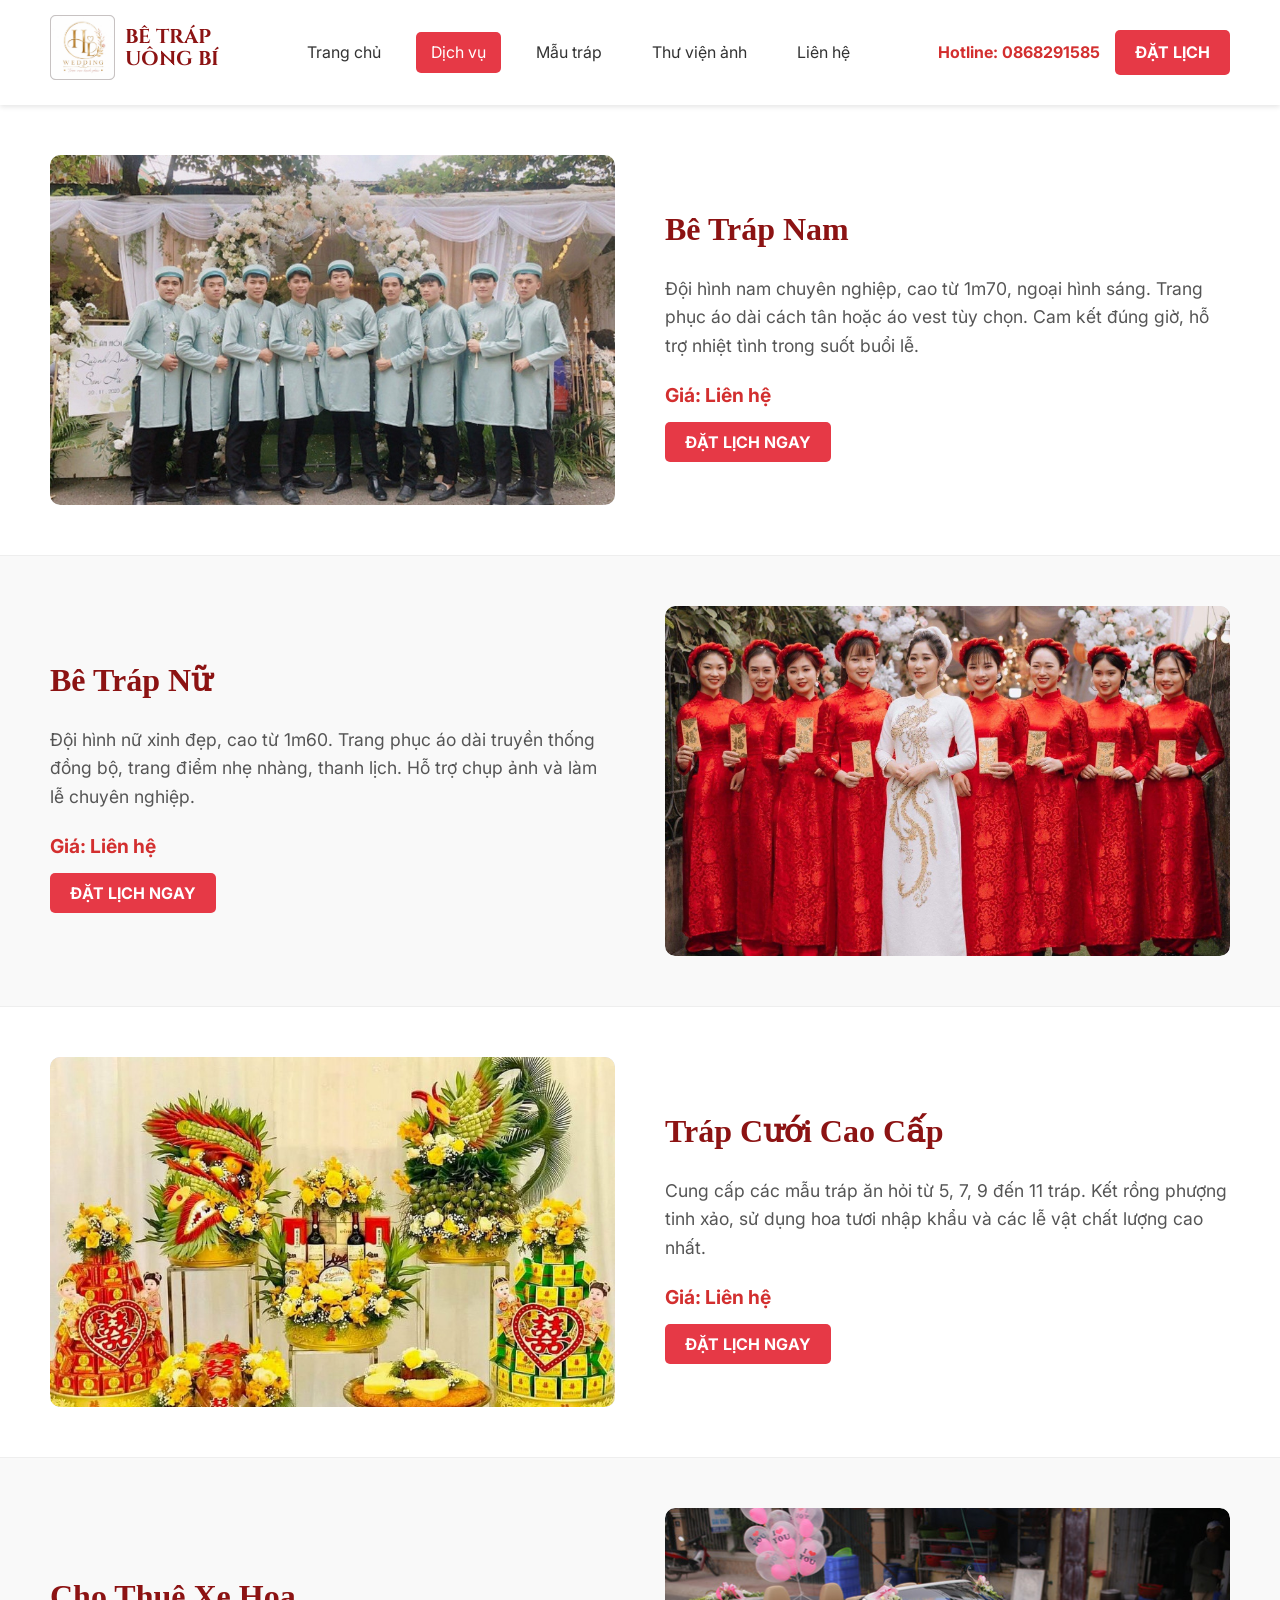
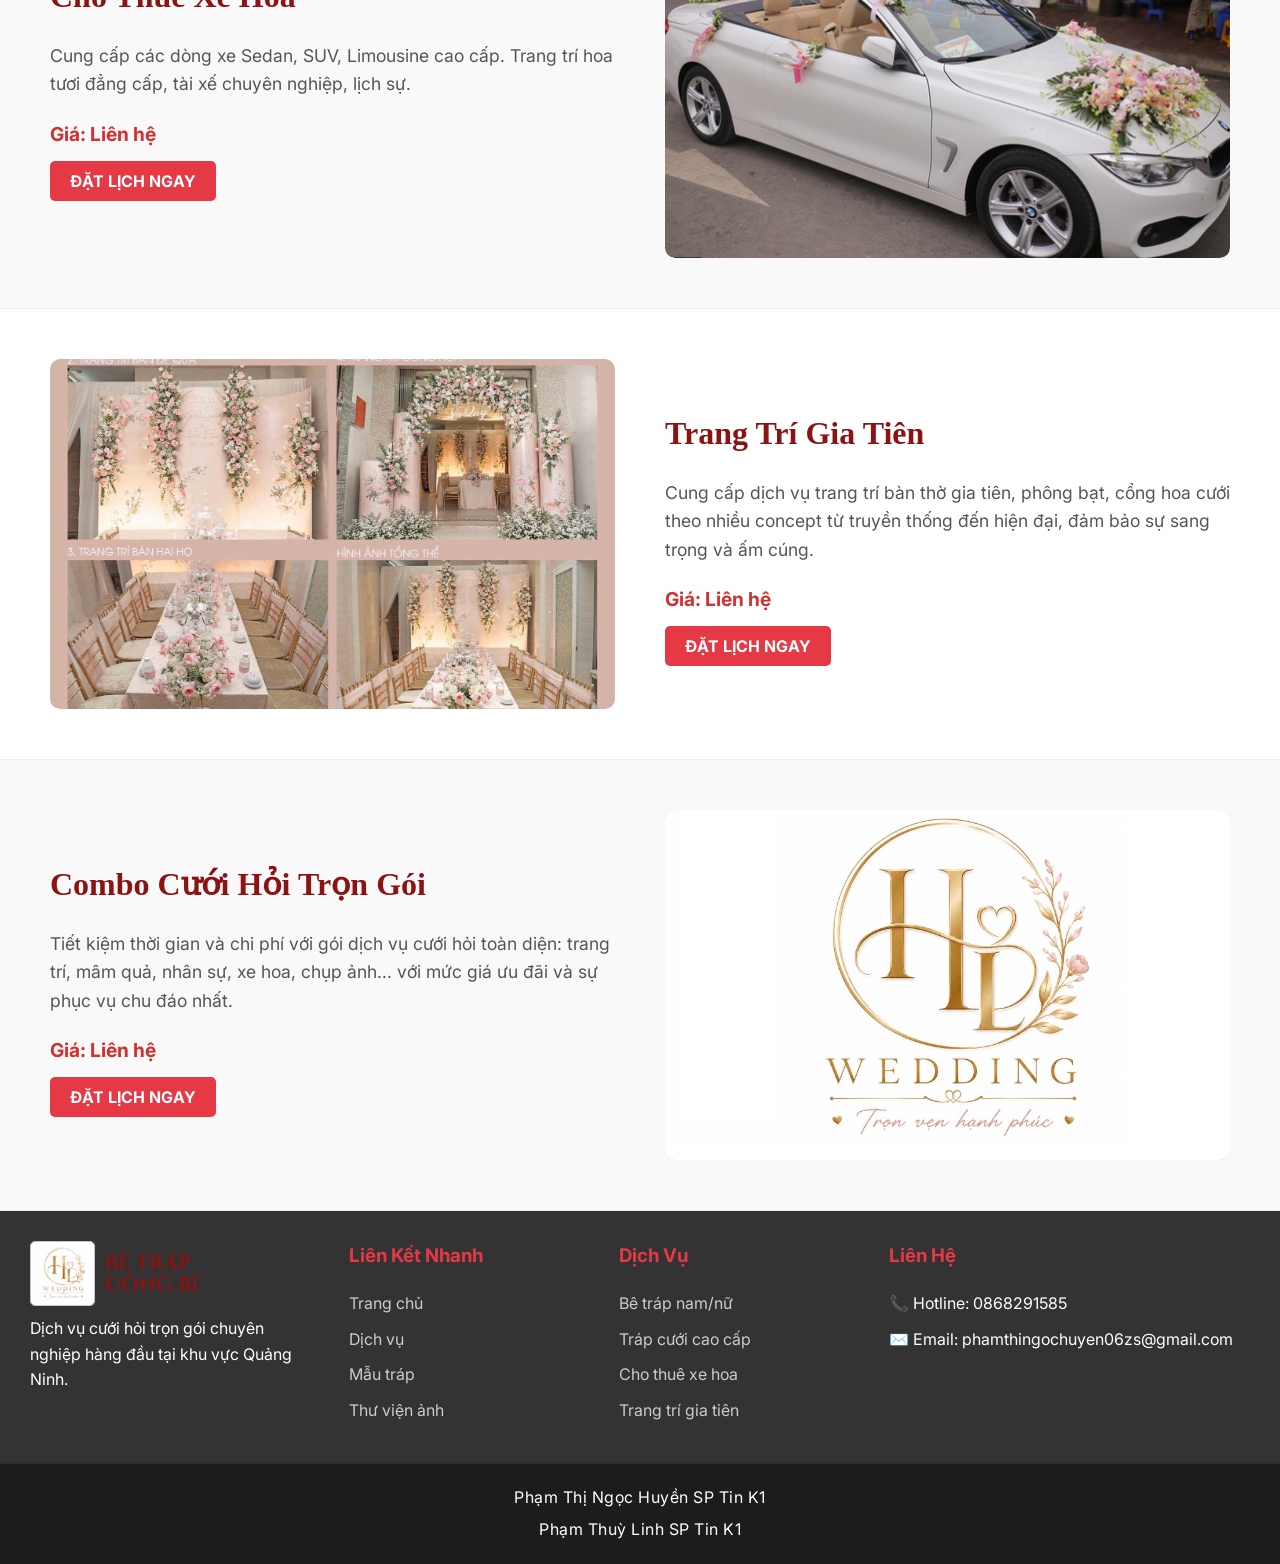
==== commit 0afd15f2: "Commit 7: thêm chân trang, version 3.2" ====
--- a/dich-vu.html
+++ b/dich-vu.html
@@ -160,6 +160,12 @@
         </div>
     </footer>
 
+    <!-- Khối thông tin tác giả dưới chân trang -->
+    <div class="thong-tin-tac-gia">
+        <p>Phạm Thị Ngọc Huyền SP Tin K1</p>
+        <p>Phạm Thuỳ Linh SP Tin K1</p>
+    </div>
+
     <!-- Nhúng file JavaScript xử lý chung -->
     <script src="js/xu-ly-chung.js"></script>
 </body>
--- a/css/dinh-dang-dung-chung.css
+++ b/css/dinh-dang-dung-chung.css
@@ -344,3 +344,20 @@
         text-align: center;
     }
 }
+
+/* Khối thông tin tác giả dưới chân trang */
+.thong-tin-tac-gia {
+    background-color: #1c1c1c;
+    color: #ffffff;
+    text-align: center;
+    padding: 15px 20px;
+    font-size: 16px;
+    border-top: 1px solid #2d2d2d;
+    font-family: 'Inter Local', 'Inter', sans-serif;
+}
+
+.thong-tin-tac-gia p {
+    margin: 6px 0;
+    letter-spacing: 0.5px;
+}
+
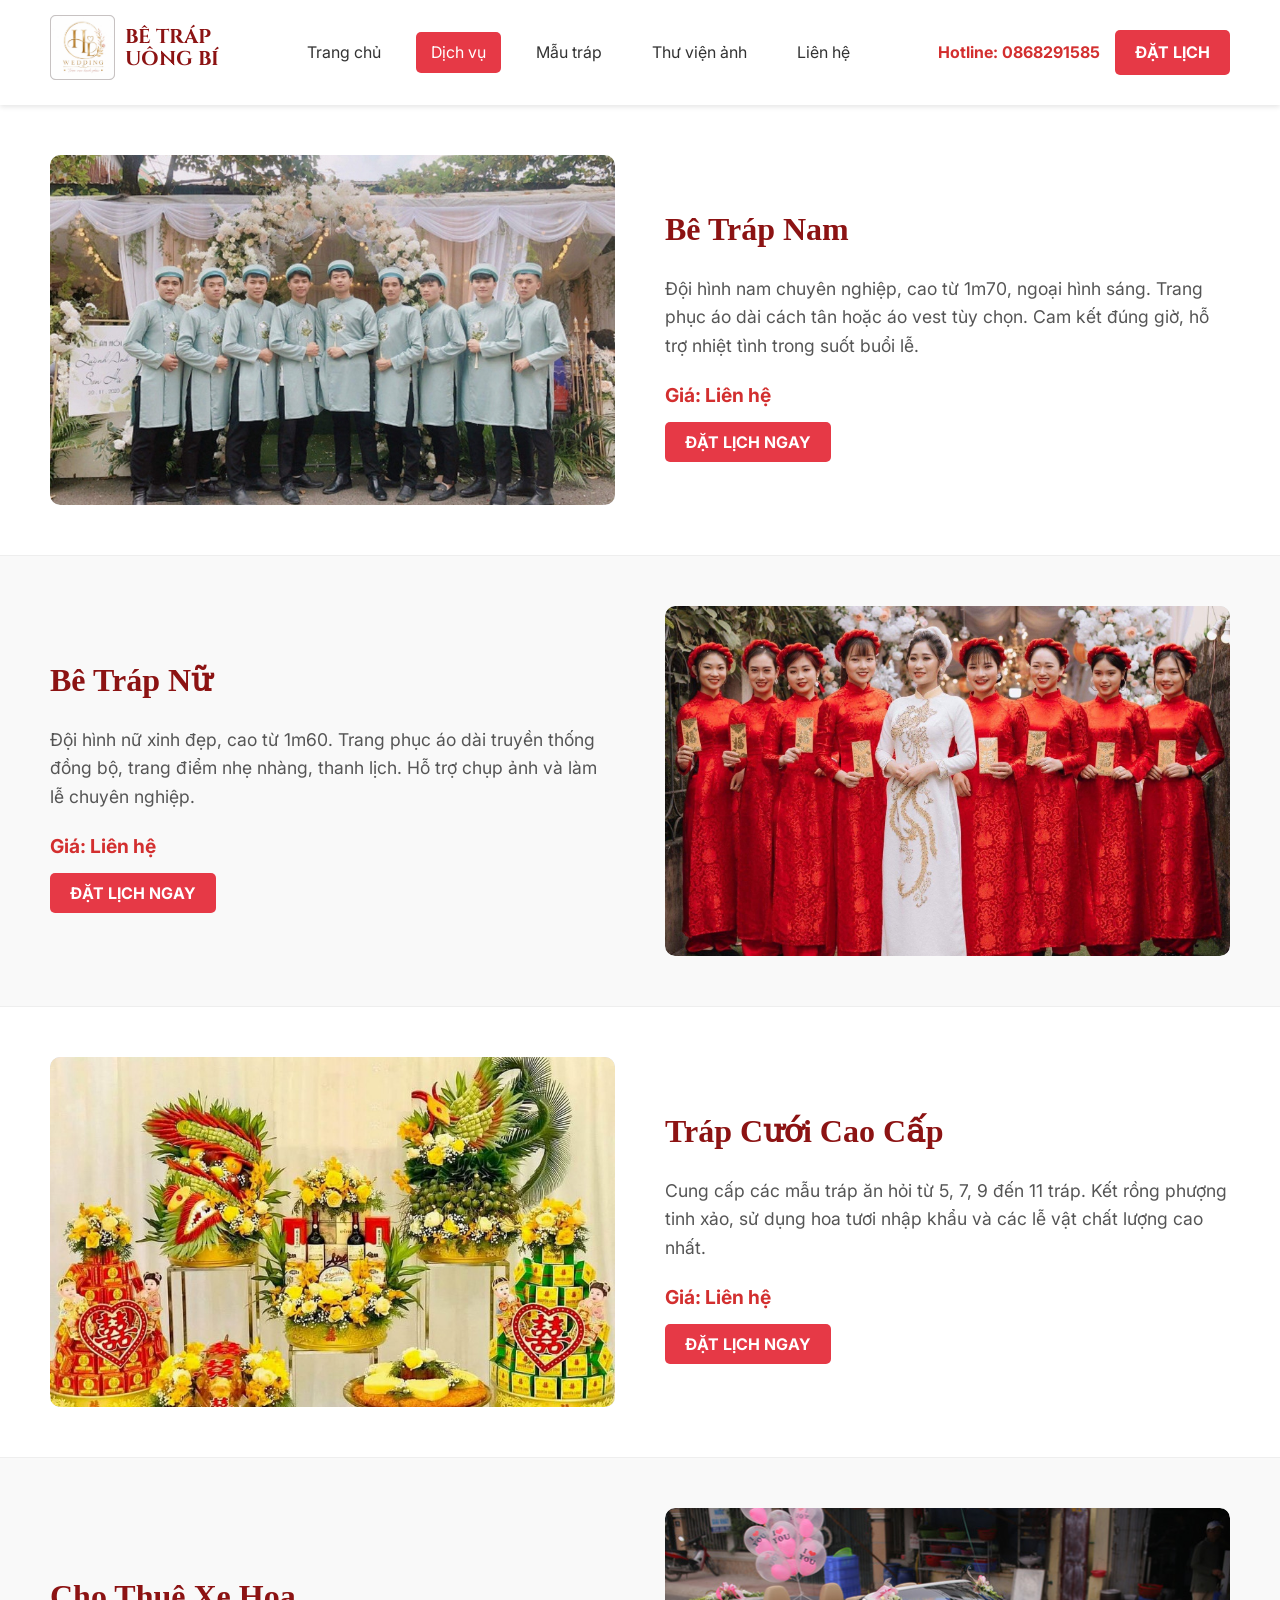
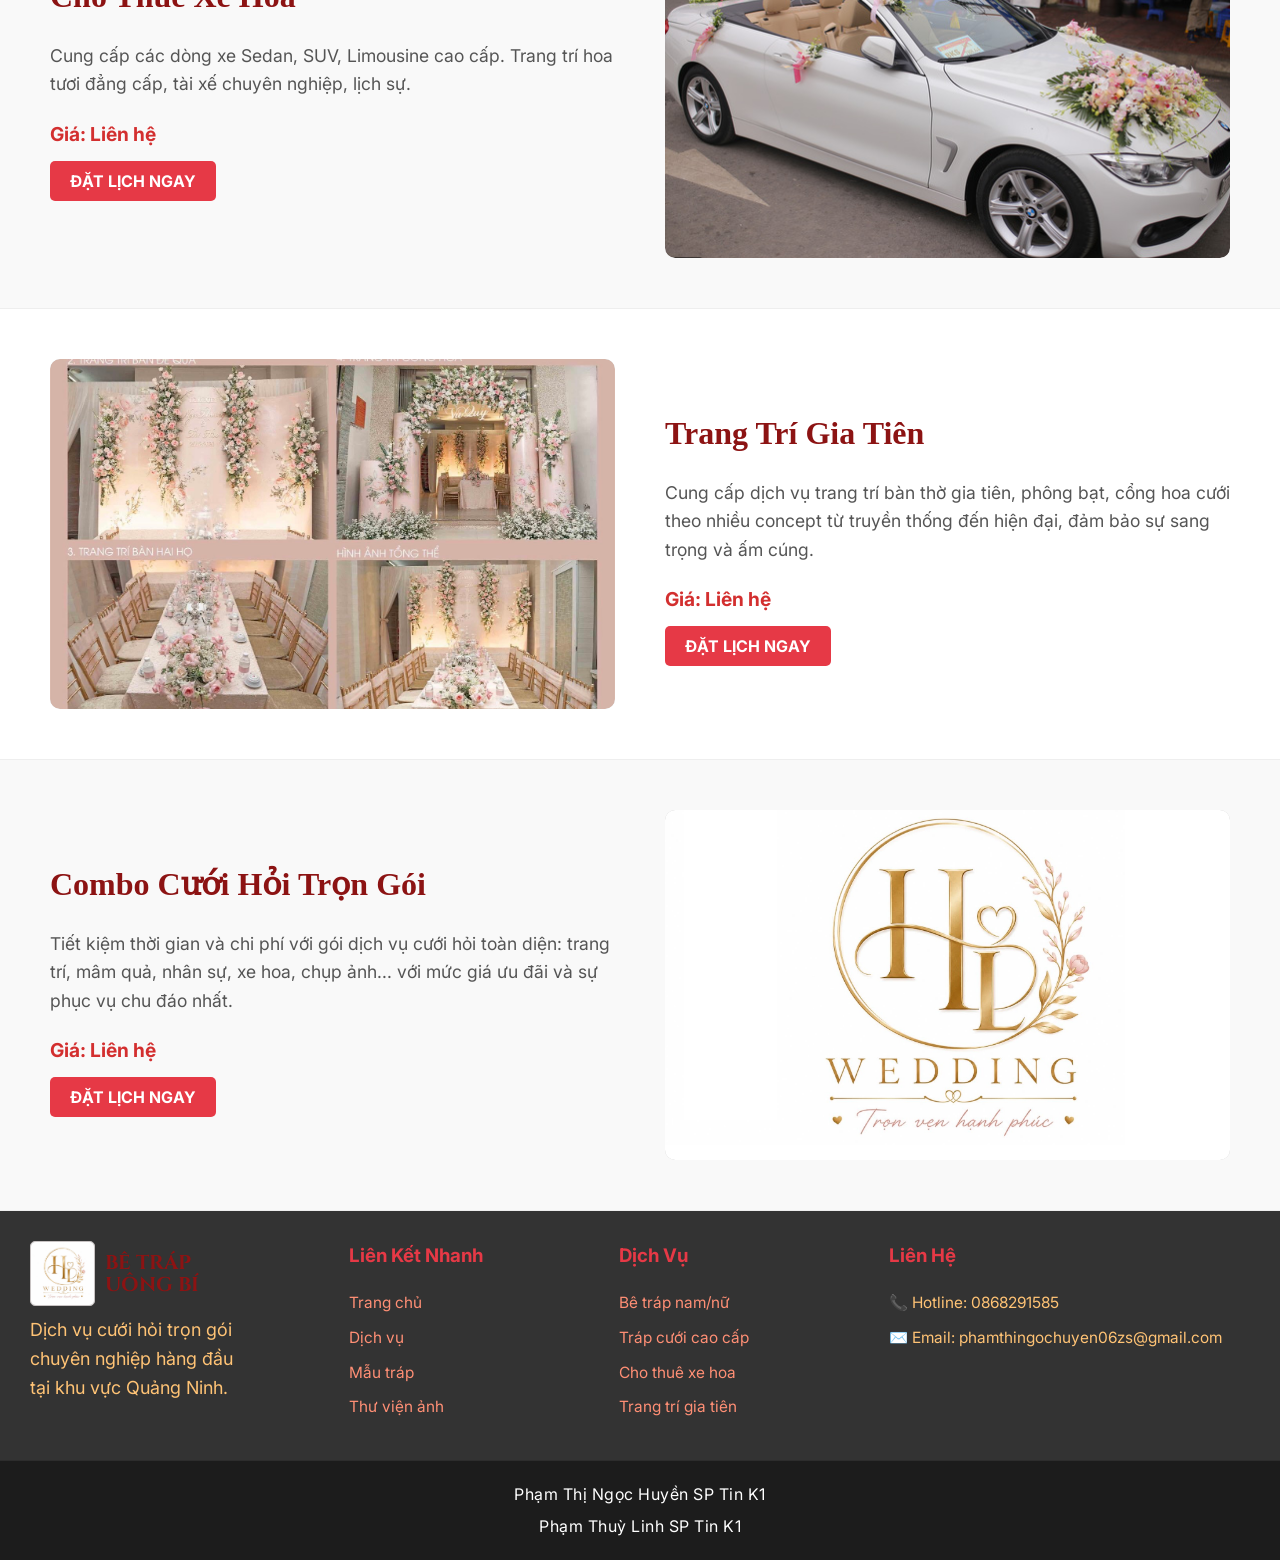
==== commit 97a1692c: "Commit 8: chỉnh lại cuối trang, version 3.3" ====
--- a/dich-vu.html
+++ b/dich-vu.html
@@ -127,7 +127,7 @@
                     <img src="Anh/logo-web.png" alt="Logo">
                 </div> <span>BÊ TRÁP<br>UÔNG BÍ</span>
             </a>
-            <p>Dịch vụ cưới hỏi trọn gói chuyên nghiệp hàng đầu tại khu vực Quảng Ninh.</p>
+            <p>Dịch vụ cưới hỏi trọn gói</br>chuyên nghiệp hàng đầu</br>tại khu vực Quảng Ninh.</p>
         </div>
         <!-- Cột 2: Menu liên kết nhanh -->
         <div class="cot-chan-trang">
--- a/css/dinh-dang-dung-chung.css
+++ b/css/dinh-dang-dung-chung.css
@@ -275,7 +275,7 @@
 /* Định dạng phần chân trang (Footer) */
 .chan-trang {
     background-color: #333;
-    color: #fff;
+    color: #ffc375;
     padding: 30px;
     display: grid;
     /* Nới rộng cột 4 chứa Liên hệ để không rớt dòng email */
@@ -289,7 +289,10 @@
     margin-bottom: 20px;
     color: #E63946;
 }
-
+/* Định dạng văn bản slogan */
+.cot-chan-trang p {
+    font-size: 18px;
+}
 /* Định dạng danh sách link trong chân trang */
 .cot-chan-trang ul {
     list-style: none;
@@ -298,11 +301,12 @@
 /* Định dạng các thẻ li trong footer */
 .cot-chan-trang ul li {
     margin-bottom: 10px;
+    font-size: 15.5px;
 }
 
 /* Định dạng các link trong footer */
 .cot-chan-trang ul li a {
-    color: #ccc;
+    color: #ff8f75;
     text-decoration: none;
     transition: color 0.3s ease;
 }
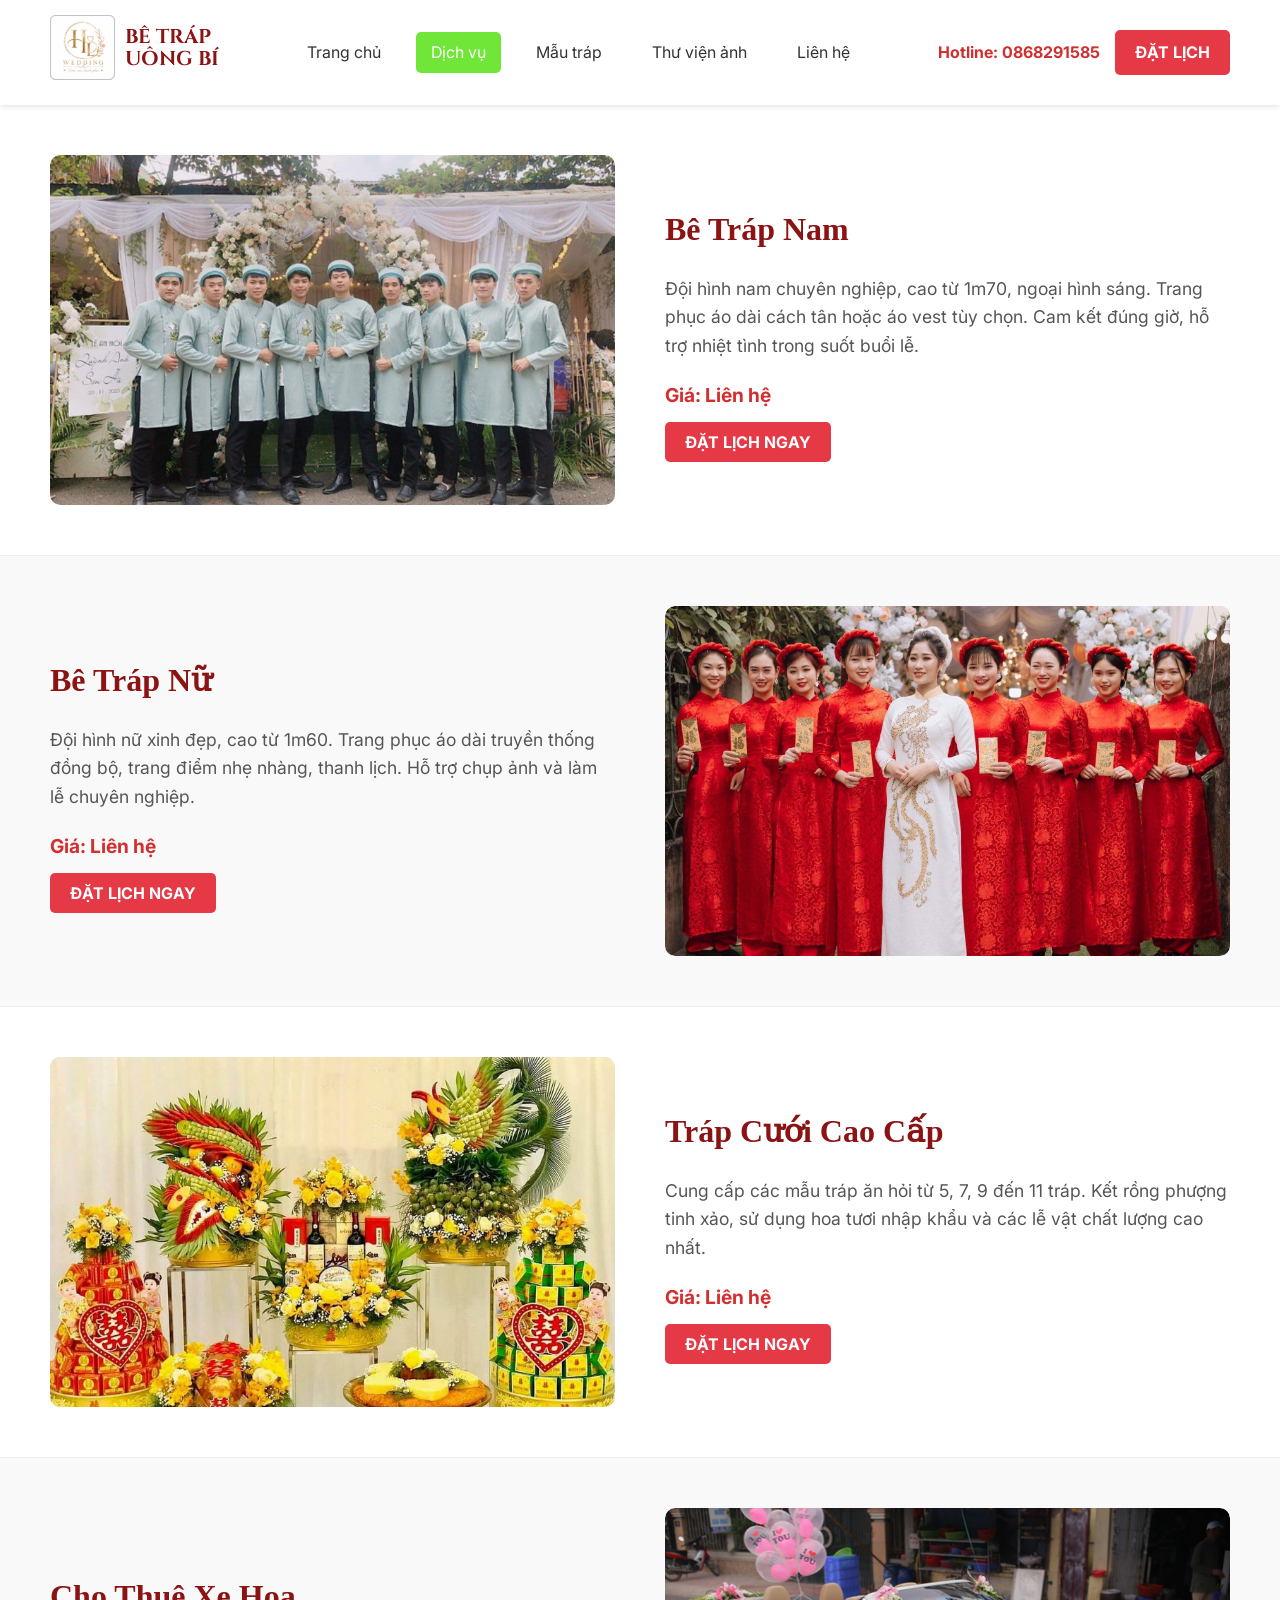
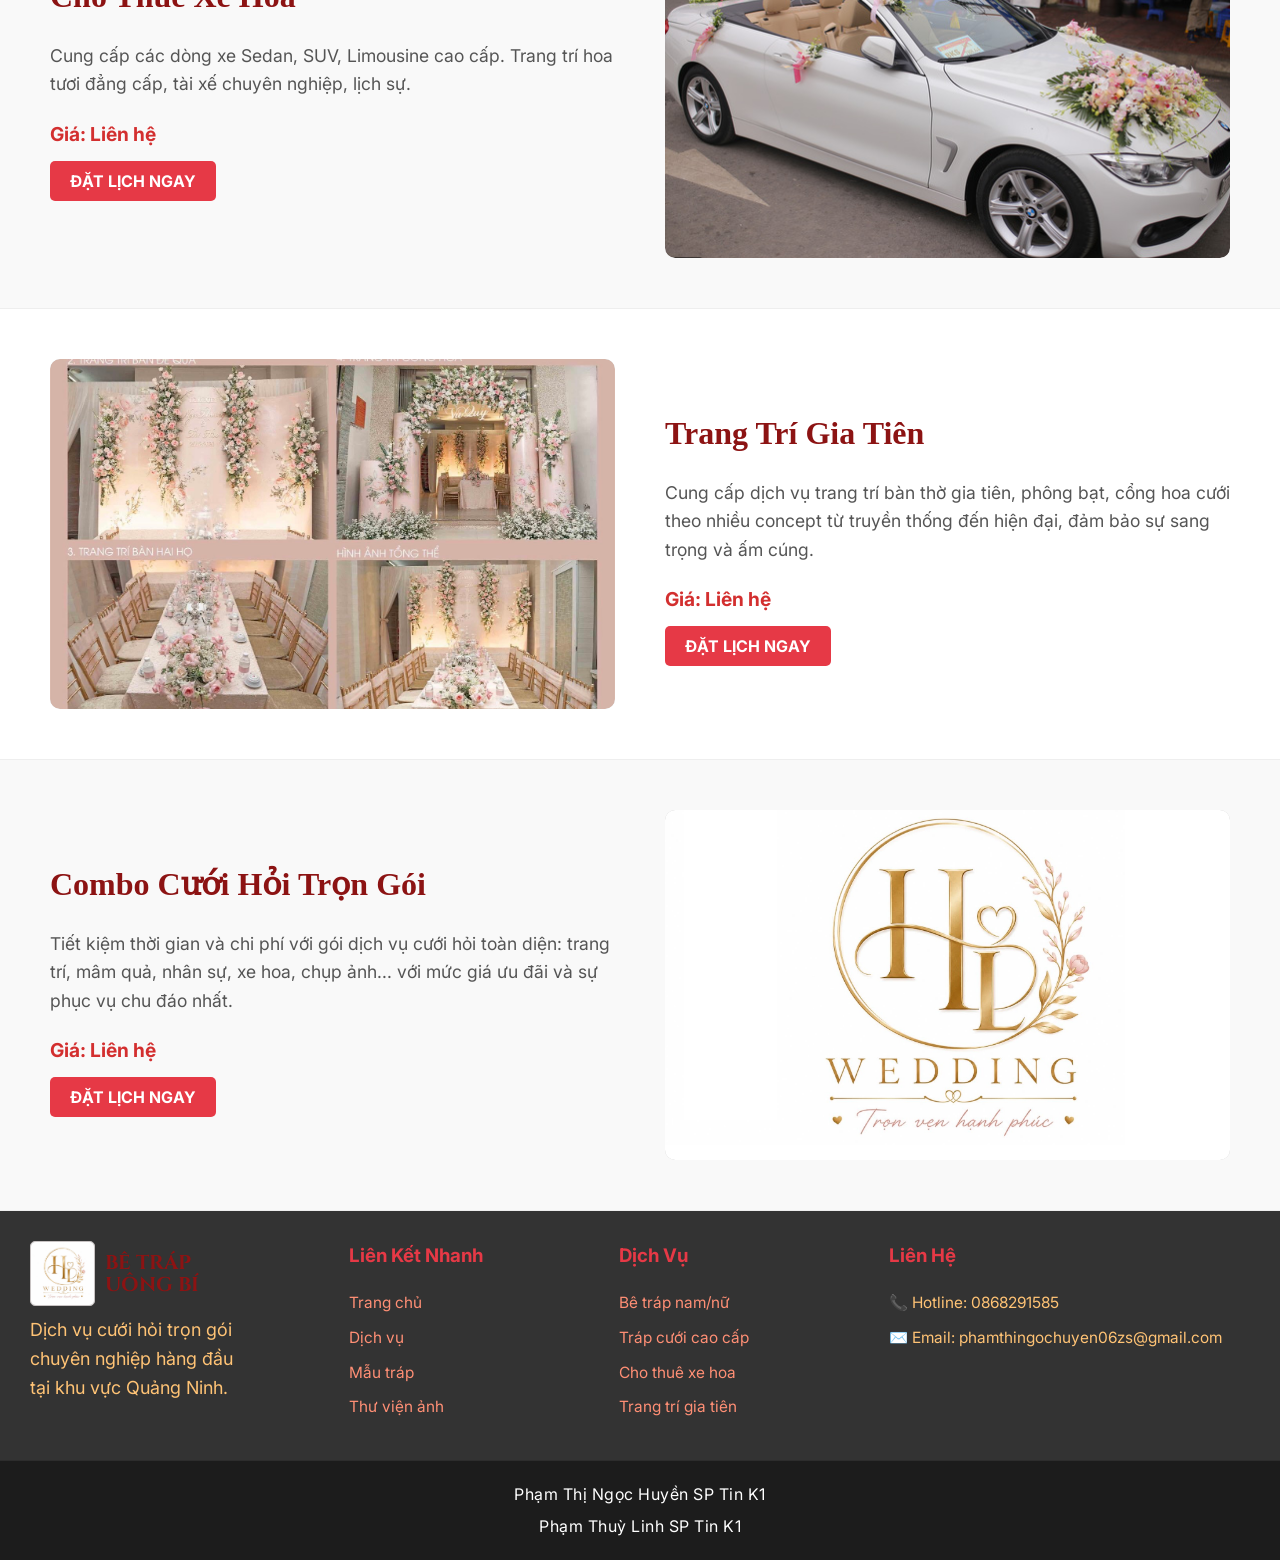
==== commit 1632ac44: "Commit 13: thêm file pdf và file word" ====
--- a/dich-vu.html
+++ b/dich-vu.html
@@ -20,7 +20,6 @@
             </div>
             <span>BÊ TRÁP<br>UÔNG BÍ</span>
         </a>
-
         <!-- Khối menu điều hướng chính của website -->
         <nav>
             <ul class="thanh-menu-dieu-huong">
--- a/css/dinh-dang-dung-chung.css
+++ b/css/dinh-dang-dung-chung.css
@@ -231,11 +231,11 @@
 }
 
 /* Hiệu ứng di chuột vào đường link trong menu và trạng thái đang chọn (active) */
-.thanh-menu-dieu-huong a:hover,
-.thanh-menu-dieu-huong a.active {
-    color: #fff;
-    background-color: #E63946;
-}
+    .thanh-menu-dieu-huong a:hover,
+    .thanh-menu-dieu-huong a.active {
+        color: #fff;
+        background-color: #70e639;
+    }
 
 /* Định dạng nhóm nút bên phải header */
 .nhom-nut-dau-trang {
